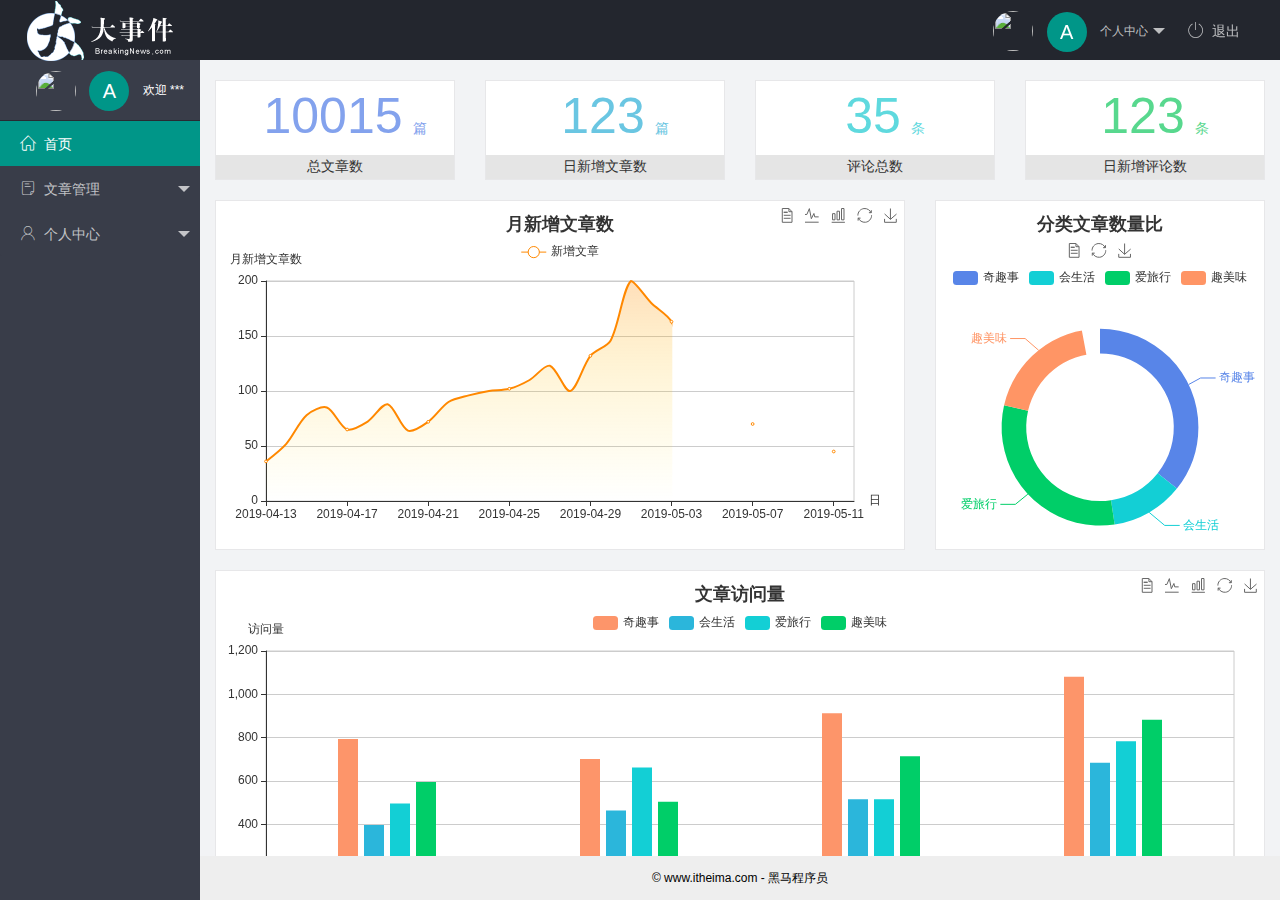
==== index.html @ 868cabc1 "init pr" ====
<!DOCTYPE html>
<html lang="en">
  <head>
    <meta charset="UTF-8" />
    <meta name="viewport" content="width=device-width, initial-scale=1.0" />
    <title>后台主页</title>
    <!-- 导入 layui 的样式表 -->
    <link rel="stylesheet" href="/assets/lib/layui/css/layui.css" />
    <!-- 导入第三方图标库 -->
    <link rel="stylesheet" href="/assets/fonts/iconfont.css" />
    <!-- 导入自己的样式表 -->
    <link rel="stylesheet" href="/assets/css/index.css" />
  </head>
  <body class="layui-layout-body">
    <div class="layui-layout layui-layout-admin">
      <div class="layui-header">
        <div class="layui-logo">
          <img src="/assets/images/logo.png" alt="" />
        </div>
        <!-- 头部区域（可配合layui已有的水平导航） -->
        <ul class="layui-nav layui-layout-right">
          <li class="layui-nav-item">
            <a href="javascript:;" class="userinfo">
              <img src="http://t.cn/RCzsdCq" class="layui-nav-img" />
              <span class="text-avatar">A</span>
              个人中心
            </a>
            <dl class="layui-nav-child">
              <dd><a href="">基本资料</a></dd>
              <dd><a href="">更换头像</a></dd>
              <dd><a href="">重置密码</a></dd>
            </dl>
          </li>
          <li class="layui-nav-item">
            <a href=""><span class="iconfont icon-tuichu"></span>退出</a>
          </li>
        </ul>
      </div>

      <div class="layui-side layui-bg-black">
        <div class="layui-side-scroll">
          <div class="userinfo">
            <img src="http://t.cn/RCzsdCq" class="layui-nav-img" />
            <span class="text-avatar">A</span>
            <span id="welcome">欢迎 ***</span>
          </div>
          <!-- 左侧导航区域（可配合layui已有的垂直导航） -->
          <ul class="layui-nav layui-nav-tree" lay-shrink="all">
            <li class="layui-nav-item layui-this">
              <a href="/home/dashboard.html" target="fm"><span class="iconfont icon-home"></span>首页</a>
            </li>
            <li class="layui-nav-item">
              <a class="" href="javascript:;"><span class="iconfont icon-16"></span>文章管理</a>
              <dl class="layui-nav-child">
                <dd>
                  <a href="javascript:;"><i class="layui-icon layui-icon-app"></i>文章类别</a>
                </dd>
                <dd>
                  <a href="javascript:;"><i class="layui-icon layui-icon-app"></i>文章列表</a>
                </dd>
                <dd>
                  <a href="javascript:;"><i class="layui-icon layui-icon-app"></i>发布文章</a>
                </dd>
              </dl>
            </li>
            <li class="layui-nav-item">
              <a href="javascript:;"><span class="iconfont icon-user"></span>个人中心</a>
              <dl class="layui-nav-child">
                <dd>
                  <a href="javascript:;"><i class="layui-icon layui-icon-app"></i>基本资料</a>
                </dd>
                <dd>
                  <a href="javascript:;"><i class="layui-icon layui-icon-app"></i>更换头像</a>
                </dd>
                <dd>
                  <a href="javascript:;"><i class="layui-icon layui-icon-app"></i>重置密码</a>
                </dd>
              </dl>
            </li>
          </ul>
        </div>
      </div>

      <div class="layui-body">
        <!-- 内容主体区域 -->
        <iframe name="fm" src="/home/dashboard.html" frameborder="0"></iframe>
      </div>

      <div class="layui-footer">
        <!-- 底部固定区域 -->
        © www.itheima.com - 黑马程序员
      </div>
    </div>
    <!-- 导入 layui 的JS文件 -->
    <script src="/assets/lib/layui/layui.all.js"></script>
  </body>
</html>
---- assets/lib/layui/css/layui.css ----
/** layui-v2.5.5 MIT License By https://www.layui.com */
 .layui-inline,img{display:inline-block;vertical-align:middle}h1,h2,h3,h4,h5,h6{font-weight:400}.layui-edge,.layui-header,.layui-inline,.layui-main{position:relative}.layui-body,.layui-edge,.layui-elip{overflow:hidden}.layui-btn,.layui-edge,.layui-inline,img{vertical-align:middle}.layui-btn,.layui-disabled,.layui-icon,.layui-unselect{-moz-user-select:none;-webkit-user-select:none;-ms-user-select:none}.layui-elip,.layui-form-checkbox span,.layui-form-pane .layui-form-label{text-overflow:ellipsis;white-space:nowrap}.layui-breadcrumb,.layui-tree-btnGroup{visibility:hidden}blockquote,body,button,dd,div,dl,dt,form,h1,h2,h3,h4,h5,h6,input,li,ol,p,pre,td,textarea,th,ul{margin:0;padding:0;-webkit-tap-highlight-color:rgba(0,0,0,0)}a:active,a:hover{outline:0}img{border:none}li{list-style:none}table{border-collapse:collapse;border-spacing:0}h4,h5,h6{font-size:100%}button,input,optgroup,option,select,textarea{font-family:inherit;font-size:inherit;font-style:inherit;font-weight:inherit;outline:0}pre{white-space:pre-wrap;white-space:-moz-pre-wrap;white-space:-pre-wrap;white-space:-o-pre-wrap;word-wrap:break-word}body{line-height:24px;font:14px Helvetica Neue,Helvetica,PingFang SC,Tahoma,Arial,sans-serif}hr{height:1px;margin:10px 0;border:0;clear:both}a{color:#333;text-decoration:none}a:hover{color:#777}a cite{font-style:normal;*cursor:pointer}.layui-border-box,.layui-border-box *{box-sizing:border-box}.layui-box,.layui-box *{box-sizing:content-box}.layui-clear{clear:both;*zoom:1}.layui-clear:after{content:'\20';clear:both;*zoom:1;display:block;height:0}.layui-inline{*display:inline;*zoom:1}.layui-edge{display:inline-block;width:0;height:0;border-width:6px;border-style:dashed;border-color:transparent}.layui-edge-top{top:-4px;border-bottom-color:#999;border-bottom-style:solid}.layui-edge-right{border-left-color:#999;border-left-style:solid}.layui-edge-bottom{top:2px;border-top-color:#999;border-top-style:solid}.layui-edge-left{border-right-color:#999;border-right-style:solid}.layui-disabled,.layui-disabled:hover{color:#d2d2d2!important;cursor:not-allowed!important}.layui-circle{border-radius:100%}.layui-show{display:block!important}.layui-hide{display:none!important}@font-face{font-family:layui-icon;src:url(../font/iconfont.eot?v=250);src:url(../font/iconfont.eot?v=250#iefix) format('embedded-opentype'),url(../font/iconfont.woff2?v=250) format('woff2'),url(../font/iconfont.woff?v=250) format('woff'),url(../font/iconfont.ttf?v=250) format('truetype'),url(../font/iconfont.svg?v=250#layui-icon) format('svg')}.layui-icon{font-family:layui-icon!important;font-size:16px;font-style:normal;-webkit-font-smoothing:antialiased;-moz-osx-font-smoothing:grayscale}.layui-icon-reply-fill:before{content:"\e611"}.layui-icon-set-fill:before{content:"\e614"}.layui-icon-menu-fill:before{content:"\e60f"}.layui-icon-search:before{content:"\e615"}.layui-icon-share:before{content:"\e641"}.layui-icon-set-sm:before{content:"\e620"}.layui-icon-engine:before{content:"\e628"}.layui-icon-close:before{content:"\1006"}.layui-icon-close-fill:before{content:"\1007"}.layui-icon-chart-screen:before{content:"\e629"}.layui-icon-star:before{content:"\e600"}.layui-icon-circle-dot:before{content:"\e617"}.layui-icon-chat:before{content:"\e606"}.layui-icon-release:before{content:"\e609"}.layui-icon-list:before{content:"\e60a"}.layui-icon-chart:before{content:"\e62c"}.layui-icon-ok-circle:before{content:"\1005"}.layui-icon-layim-theme:before{content:"\e61b"}.layui-icon-table:before{content:"\e62d"}.layui-icon-right:before{content:"\e602"}.layui-icon-left:before{content:"\e603"}.layui-icon-cart-simple:before{content:"\e698"}.layui-icon-face-cry:before{content:"\e69c"}.layui-icon-face-smile:before{content:"\e6af"}.layui-icon-survey:before{content:"\e6b2"}.layui-icon-tree:before{content:"\e62e"}.layui-icon-upload-circle:before{content:"\e62f"}.layui-icon-add-circle:before{content:"\e61f"}.layui-icon-download-circle:before{content:"\e601"}.layui-icon-templeate-1:before{content:"\e630"}.layui-icon-util:before{content:"\e631"}.layui-icon-face-surprised:before{content:"\e664"}.layui-icon-edit:before{content:"\e642"}.layui-icon-speaker:before{content:"\e645"}.layui-icon-down:before{content:"\e61a"}.layui-icon-file:before{content:"\e621"}.layui-icon-layouts:before{content:"\e632"}.layui-icon-rate-half:before{content:"\e6c9"}.layui-icon-add-circle-fine:before{content:"\e608"}.layui-icon-prev-circle:before{content:"\e633"}.layui-icon-read:before{content:"\e705"}.layui-icon-404:before{content:"\e61c"}.layui-icon-carousel:before{content:"\e634"}.layui-icon-help:before{content:"\e607"}.layui-icon-code-circle:before{content:"\e635"}.layui-icon-water:before{content:"\e636"}.layui-icon-username:before{content:"\e66f"}.layui-icon-find-fill:before{content:"\e670"}.layui-icon-about:before{content:"\e60b"}.layui-icon-location:before{content:"\e715"}.layui-icon-up:before{content:"\e619"}.layui-icon-pause:before{content:"\e651"}.layui-icon-date:before{content:"\e637"}.layui-icon-layim-uploadfile:before{content:"\e61d"}.layui-icon-delete:before{content:"\e640"}.layui-icon-play:before{content:"\e652"}.layui-icon-top:before{content:"\e604"}.layui-icon-friends:before{content:"\e612"}.layui-icon-refresh-3:before{content:"\e9aa"}.layui-icon-ok:before{content:"\e605"}.layui-icon-layer:before{content:"\e638"}.layui-icon-face-smile-fine:before{content:"\e60c"}.layui-icon-dollar:before{content:"\e659"}.layui-icon-group:before{content:"\e613"}.layui-icon-layim-download:before{content:"\e61e"}.layui-icon-picture-fine:before{content:"\e60d"}.layui-icon-link:before{content:"\e64c"}.layui-icon-diamond:before{content:"\e735"}.layui-icon-log:before{content:"\e60e"}.layui-icon-rate-solid:before{content:"\e67a"}.layui-icon-fonts-del:before{content:"\e64f"}.layui-icon-unlink:before{content:"\e64d"}.layui-icon-fonts-clear:before{content:"\e639"}.layui-icon-triangle-r:before{content:"\e623"}.layui-icon-circle:before{content:"\e63f"}.layui-icon-radio:before{content:"\e643"}.layui-icon-align-center:before{content:"\e647"}.layui-icon-align-right:before{content:"\e648"}.layui-icon-align-left:before{content:"\e649"}.layui-icon-loading-1:before{content:"\e63e"}.layui-icon-return:before{content:"\e65c"}.layui-icon-fonts-strong:before{content:"\e62b"}.layui-icon-upload:before{content:"\e67c"}.layui-icon-dialogue:before{content:"\e63a"}.layui-icon-video:before{content:"\e6ed"}.layui-icon-headset:before{content:"\e6fc"}.layui-icon-cellphone-fine:before{content:"\e63b"}.layui-icon-add-1:before{content:"\e654"}.layui-icon-face-smile-b:before{content:"\e650"}.layui-icon-fonts-html:before{content:"\e64b"}.layui-icon-form:before{content:"\e63c"}.layui-icon-cart:before{content:"\e657"}.layui-icon-camera-fill:before{content:"\e65d"}.layui-icon-tabs:before{content:"\e62a"}.layui-icon-fonts-code:before{content:"\e64e"}.layui-icon-fire:before{content:"\e756"}.layui-icon-set:before{content:"\e716"}.layui-icon-fonts-u:before{content:"\e646"}.layui-icon-triangle-d:before{content:"\e625"}.layui-icon-tips:before{content:"\e702"}.layui-icon-picture:before{content:"\e64a"}.layui-icon-more-vertical:before{content:"\e671"}.layui-icon-flag:before{content:"\e66c"}.layui-icon-loading:before{content:"\e63d"}.layui-icon-fonts-i:before{content:"\e644"}.layui-icon-refresh-1:before{content:"\e666"}.layui-icon-rmb:before{content:"\e65e"}.layui-icon-home:before{content:"\e68e"}.layui-icon-user:before{content:"\e770"}.layui-icon-notice:before{content:"\e667"}.layui-icon-login-weibo:before{content:"\e675"}.layui-icon-voice:before{content:"\e688"}.layui-icon-upload-drag:before{content:"\e681"}.layui-icon-login-qq:before{content:"\e676"}.layui-icon-snowflake:before{content:"\e6b1"}.layui-icon-file-b:before{content:"\e655"}.layui-icon-template:before{content:"\e663"}.layui-icon-auz:before{content:"\e672"}.layui-icon-console:before{content:"\e665"}.layui-icon-app:before{content:"\e653"}.layui-icon-prev:before{content:"\e65a"}.layui-icon-website:before{content:"\e7ae"}.layui-icon-next:before{content:"\e65b"}.layui-icon-component:before{content:"\e857"}.layui-icon-more:before{content:"\e65f"}.layui-icon-login-wechat:before{content:"\e677"}.layui-icon-shrink-right:before{content:"\e668"}.layui-icon-spread-left:before{content:"\e66b"}.layui-icon-camera:before{content:"\e660"}.layui-icon-note:before{content:"\e66e"}.layui-icon-refresh:before{content:"\e669"}.layui-icon-female:before{content:"\e661"}.layui-icon-male:before{content:"\e662"}.layui-icon-password:before{content:"\e673"}.layui-icon-senior:before{content:"\e674"}.layui-icon-theme:before{content:"\e66a"}.layui-icon-tread:before{content:"\e6c5"}.layui-icon-praise:before{content:"\e6c6"}.layui-icon-star-fill:before{content:"\e658"}.layui-icon-rate:before{content:"\e67b"}.layui-icon-template-1:before{content:"\e656"}.layui-icon-vercode:before{content:"\e679"}.layui-icon-cellphone:before{content:"\e678"}.layui-icon-screen-full:before{content:"\e622"}.layui-icon-screen-restore:before{content:"\e758"}.layui-icon-cols:before{content:"\e610"}.layui-icon-export:before{content:"\e67d"}.layui-icon-print:before{content:"\e66d"}.layui-icon-slider:before{content:"\e714"}.layui-icon-addition:before{content:"\e624"}.layui-icon-subtraction:before{content:"\e67e"}.layui-icon-service:before{content:"\e626"}.layui-icon-transfer:before{content:"\e691"}.layui-main{width:1140px;margin:0 auto}.layui-header{z-index:1000;height:60px}.layui-header a:hover{transition:all .5s;-webkit-transition:all .5s}.layui-side{position:fixed;left:0;top:0;bottom:0;z-index:999;width:200px;overflow-x:hidden}.layui-side-scroll{position:relative;width:220px;height:100%;overflow-x:hidden}.layui-body{position:absolute;left:200px;right:0;top:0;bottom:0;z-index:998;width:auto;overflow-y:auto;box-sizing:border-box}.layui-layout-body{overflow:hidden}.layui-layout-admin .layui-header{background-color:#23262E}.layui-layout-admin .layui-side{top:60px;width:200px;overflow-x:hidden}.layui-layout-admin .layui-body{position:fixed;top:60px;bottom:44px}.layui-layout-admin .layui-main{width:auto;margin:0 15px}.layui-layout-admin .layui-footer{position:fixed;left:200px;right:0;bottom:0;height:44px;line-height:44px;padding:0 15px;background-color:#eee}.layui-layout-admin .layui-logo{position:absolute;left:0;top:0;width:200px;height:100%;line-height:60px;text-align:center;color:#009688;font-size:16px}.layui-layout-admin .layui-header .layui-nav{background:0 0}.layui-layout-left{position:absolute!important;left:200px;top:0}.layui-layout-right{position:absolute!important;right:0;top:0}.layui-container{position:relative;margin:0 auto;padding:0 15px;box-sizing:border-box}.layui-fluid{position:relative;margin:0 auto;padding:0 15px}.layui-row:after,.layui-row:before{content:'';display:block;clear:both}.layui-col-lg1,.layui-col-lg10,.layui-col-lg11,.layui-col-lg12,.layui-col-lg2,.layui-col-lg3,.layui-col-lg4,.layui-col-lg5,.layui-col-lg6,.layui-col-lg7,.layui-col-lg8,.layui-col-lg9,.layui-col-md1,.layui-col-md10,.layui-col-md11,.layui-col-md12,.layui-col-md2,.layui-col-md3,.layui-col-md4,.layui-col-md5,.layui-col-md6,.layui-col-md7,.layui-col-md8,.layui-col-md9,.layui-col-sm1,.layui-col-sm10,.layui-col-sm11,.layui-col-sm12,.layui-col-sm2,.layui-col-sm3,.layui-col-sm4,.layui-col-sm5,.layui-col-sm6,.layui-col-sm7,.layui-col-sm8,.layui-col-sm9,.layui-col-xs1,.layui-col-xs10,.layui-col-xs11,.layui-col-xs12,.layui-col-xs2,.layui-col-xs3,.layui-col-xs4,.layui-col-xs5,.layui-col-xs6,.layui-col-xs7,.layui-col-xs8,.layui-col-xs9{position:relative;display:block;box-sizing:border-box}.layui-col-xs1,.layui-col-xs10,.layui-col-xs11,.layui-col-xs12,.layui-col-xs2,.layui-col-xs3,.layui-col-xs4,.layui-col-xs5,.layui-col-xs6,.layui-col-xs7,.layui-col-xs8,.layui-col-xs9{float:left}.layui-col-xs1{width:8.33333333%}.layui-col-xs2{width:16.66666667%}.layui-col-xs3{width:25%}.layui-col-xs4{width:33.33333333%}.layui-col-xs5{width:41.66666667%}.layui-col-xs6{width:50%}.layui-col-xs7{width:58.33333333%}.layui-col-xs8{width:66.66666667%}.layui-col-xs9{width:75%}.layui-col-xs10{width:83.33333333%}.layui-col-xs11{width:91.66666667%}.layui-col-xs12{width:100%}.layui-col-xs-offset1{margin-left:8.33333333%}.layui-col-xs-offset2{margin-left:16.66666667%}.layui-col-xs-offset3{margin-left:25%}.layui-col-xs-offset4{margin-left:33.33333333%}.layui-col-xs-offset5{margin-left:41.66666667%}.layui-col-xs-offset6{margin-left:50%}.layui-col-xs-offset7{margin-left:58.33333333%}.layui-col-xs-offset8{margin-left:66.66666667%}.layui-col-xs-offset9{margin-left:75%}.layui-col-xs-offset10{margin-left:83.33333333%}.layui-col-xs-offset11{margin-left:91.66666667%}.layui-col-xs-offset12{margin-left:100%}@media screen and (max-width:768px){.layui-hide-xs{display:none!important}.layui-show-xs-block{display:block!important}.layui-show-xs-inline{display:inline!important}.layui-show-xs-inline-block{display:inline-block!important}}@media screen and (min-width:768px){.layui-container{width:750px}.layui-hide-sm{display:none!important}.layui-show-sm-block{display:block!important}.layui-show-sm-inline{display:inline!important}.layui-show-sm-inline-block{display:inline-block!important}.layui-col-sm1,.layui-col-sm10,.layui-col-sm11,.layui-col-sm12,.layui-col-sm2,.layui-col-sm3,.layui-col-sm4,.layui-col-sm5,.layui-col-sm6,.layui-col-sm7,.layui-col-sm8,.layui-col-sm9{float:left}.layui-col-sm1{width:8.33333333%}.layui-col-sm2{width:16.66666667%}.layui-col-sm3{width:25%}.layui-col-sm4{width:33.33333333%}.layui-col-sm5{width:41.66666667%}.layui-col-sm6{width:50%}.layui-col-sm7{width:58.33333333%}.layui-col-sm8{width:66.66666667%}.layui-col-sm9{width:75%}.layui-col-sm10{width:83.33333333%}.layui-col-sm11{width:91.66666667%}.layui-col-sm12{width:100%}.layui-col-sm-offset1{margin-left:8.33333333%}.layui-col-sm-offset2{margin-left:16.66666667%}.layui-col-sm-offset3{margin-left:25%}.layui-col-sm-offset4{margin-left:33.33333333%}.layui-col-sm-offset5{margin-left:41.66666667%}.layui-col-sm-offset6{margin-left:50%}.layui-col-sm-offset7{margin-left:58.33333333%}.layui-col-sm-offset8{margin-left:66.66666667%}.layui-col-sm-offset9{margin-left:75%}.layui-col-sm-offset10{margin-left:83.33333333%}.layui-col-sm-offset11{margin-left:91.66666667%}.layui-col-sm-offset12{margin-left:100%}}@media screen and (min-width:992px){.layui-container{width:970px}.layui-hide-md{display:none!important}.layui-show-md-block{display:block!important}.layui-show-md-inline{display:inline!important}.layui-show-md-inline-block{display:inline-block!important}.layui-col-md1,.layui-col-md10,.layui-col-md11,.layui-col-md12,.layui-col-md2,.layui-col-md3,.layui-col-md4,.layui-col-md5,.layui-col-md6,.layui-col-md7,.layui-col-md8,.layui-col-md9{float:left}.layui-col-md1{width:8.33333333%}.layui-col-md2{width:16.66666667%}.layui-col-md3{width:25%}.layui-col-md4{width:33.33333333%}.layui-col-md5{width:41.66666667%}.layui-col-md6{width:50%}.layui-col-md7{width:58.33333333%}.layui-col-md8{width:66.66666667%}.layui-col-md9{width:75%}.layui-col-md10{width:83.33333333%}.layui-col-md11{width:91.66666667%}.layui-col-md12{width:100%}.layui-col-md-offset1{margin-left:8.33333333%}.layui-col-md-offset2{margin-left:16.66666667%}.layui-col-md-offset3{margin-left:25%}.layui-col-md-offset4{margin-left:33.33333333%}.layui-col-md-offset5{margin-left:41.66666667%}.layui-col-md-offset6{margin-left:50%}.layui-col-md-offset7{margin-left:58.33333333%}.layui-col-md-offset8{margin-left:66.66666667%}.layui-col-md-offset9{margin-left:75%}.layui-col-md-offset10{margin-left:83.33333333%}.layui-col-md-offset11{margin-left:91.66666667%}.layui-col-md-offset12{margin-left:100%}}@media screen and (min-width:1200px){.layui-container{width:1170px}.layui-hide-lg{display:none!important}.layui-show-lg-block{display:block!important}.layui-show-lg-inline{display:inline!important}.layui-show-lg-inline-block{display:inline-block!important}.layui-col-lg1,.layui-col-lg10,.layui-col-lg11,.layui-col-lg12,.layui-col-lg2,.layui-col-lg3,.layui-col-lg4,.layui-col-lg5,.layui-col-lg6,.layui-col-lg7,.layui-col-lg8,.layui-col-lg9{float:left}.layui-col-lg1{width:8.33333333%}.layui-col-lg2{width:16.66666667%}.layui-col-lg3{width:25%}.layui-col-lg4{width:33.33333333%}.layui-col-lg5{width:41.66666667%}.layui-col-lg6{width:50%}.layui-col-lg7{width:58.33333333%}.layui-col-lg8{width:66.66666667%}.layui-col-lg9{width:75%}.layui-col-lg10{width:83.33333333%}.layui-col-lg11{width:91.66666667%}.layui-col-lg12{width:100%}.layui-col-lg-offset1{margin-left:8.33333333%}.layui-col-lg-offset2{margin-left:16.66666667%}.layui-col-lg-offset3{margin-left:25%}.layui-col-lg-offset4{margin-left:33.33333333%}.layui-col-lg-offset5{margin-left:41.66666667%}.layui-col-lg-offset6{margin-left:50%}.layui-col-lg-offset7{margin-left:58.33333333%}.layui-col-lg-offset8{margin-left:66.66666667%}.layui-col-lg-offset9{margin-left:75%}.layui-col-lg-offset10{margin-left:83.33333333%}.layui-col-lg-offset11{margin-left:91.66666667%}.layui-col-lg-offset12{margin-left:100%}}.layui-col-space1{margin:-.5px}.layui-col-space1>*{padding:.5px}.layui-col-space3{margin:-1.5px}.layui-col-space3>*{padding:1.5px}.layui-col-space5{margin:-2.5px}.layui-col-space5>*{padding:2.5px}.layui-col-space8{margin:-3.5px}.layui-col-space8>*{padding:3.5px}.layui-col-space10{margin:-5px}.layui-col-space10>*{padding:5px}.layui-col-space12{margin:-6px}.layui-col-space12>*{padding:6px}.layui-col-space15{margin:-7.5px}.layui-col-space15>*{padding:7.5px}.layui-col-space18{margin:-9px}.layui-col-space18>*{padding:9px}.layui-col-space20{margin:-10px}.layui-col-space20>*{padding:10px}.layui-col-space22{margin:-11px}.layui-col-space22>*{padding:11px}.layui-col-space25{margin:-12.5px}.layui-col-space25>*{padding:12.5px}.layui-col-space30{margin:-15px}.layui-col-space30>*{padding:15px}.layui-btn,.layui-input,.layui-select,.layui-textarea,.layui-upload-button{outline:0;-webkit-appearance:none;transition:all .3s;-webkit-transition:all .3s;box-sizing:border-box}.layui-elem-quote{margin-bottom:10px;padding:15px;line-height:22px;border-left:5px solid #009688;border-radius:0 2px 2px 0;background-color:#f2f2f2}.layui-quote-nm{border-style:solid;border-width:1px 1px 1px 5px;background:0 0}.layui-elem-field{margin-bottom:10px;padding:0;border-width:1px;border-style:solid}.layui-elem-field legend{margin-left:20px;padding:0 10px;font-size:20px;font-weight:300}.layui-field-title{margin:10px 0 20px;border-width:1px 0 0}.layui-field-box{padding:10px 15px}.layui-field-title .layui-field-box{padding:10px 0}.layui-progress{position:relative;height:6px;border-radius:20px;background-color:#e2e2e2}.layui-progress-bar{position:absolute;left:0;top:0;width:0;max-width:100%;height:6px;border-radius:20px;text-align:right;background-color:#5FB878;transition:all .3s;-webkit-transition:all .3s}.layui-progress-big,.layui-progress-big .layui-progress-bar{height:18px;line-height:18px}.layui-progress-text{position:relative;top:-20px;line-height:18px;font-size:12px;color:#666}.layui-progress-big .layui-progress-text{position:static;padding:0 10px;color:#fff}.layui-collapse{border-width:1px;border-style:solid;border-radius:2px}.layui-colla-content,.layui-colla-item{border-top-width:1px;border-top-style:solid}.layui-colla-item:first-child{border-top:none}.layui-colla-title{position:relative;height:42px;line-height:42px;padding:0 15px 0 35px;color:#333;background-color:#f2f2f2;cursor:pointer;font-size:14px;overflow:hidden}.layui-colla-content{display:none;padding:10px 15px;line-height:22px;color:#666}.layui-colla-icon{position:absolute;left:15px;top:0;font-size:14px}.layui-card{margin-bottom:15px;border-radius:2px;background-color:#fff;box-shadow:0 1px 2px 0 rgba(0,0,0,.05)}.layui-card:last-child{margin-bottom:0}.layui-card-header{position:relative;height:42px;line-height:42px;padding:0 15px;border-bottom:1px solid #f6f6f6;color:#333;border-radius:2px 2px 0 0;font-size:14px}.layui-bg-black,.layui-bg-blue,.layui-bg-cyan,.layui-bg-green,.layui-bg-orange,.layui-bg-red{color:#fff!important}.layui-card-body{position:relative;padding:10px 15px;line-height:24px}.layui-card-body[pad15]{padding:15px}.layui-card-body[pad20]{padding:20px}.layui-card-body .layui-table{margin:5px 0}.layui-card .layui-tab{margin:0}.layui-panel-window{position:relative;padding:15px;border-radius:0;border-top:5px solid #E6E6E6;background-color:#fff}.layui-auxiliar-moving{position:fixed;left:0;right:0;top:0;bottom:0;width:100%;height:100%;background:0 0;z-index:9999999999}.layui-form-label,.layui-form-mid,.layui-form-select,.layui-input-block,.layui-input-inline,.layui-textarea{position:relative}.layui-bg-red{background-color:#FF5722!important}.layui-bg-orange{background-color:#FFB800!important}.layui-bg-green{background-color:#009688!important}.layui-bg-cyan{background-color:#2F4056!important}.layui-bg-blue{background-color:#1E9FFF!important}.layui-bg-black{background-color:#393D49!important}.layui-bg-gray{background-color:#eee!important;color:#666!important}.layui-badge-rim,.layui-colla-content,.layui-colla-item,.layui-collapse,.layui-elem-field,.layui-form-pane .layui-form-item[pane],.layui-form-pane .layui-form-label,.layui-input,.layui-layedit,.layui-layedit-tool,.layui-quote-nm,.layui-select,.layui-tab-bar,.layui-tab-card,.layui-tab-title,.layui-tab-title .layui-this:after,.layui-textarea{border-color:#e6e6e6}.layui-timeline-item:before,hr{background-color:#e6e6e6}.layui-text{line-height:22px;font-size:14px;color:#666}.layui-text h1,.layui-text h2,.layui-text h3{font-weight:500;color:#333}.layui-text h1{font-size:30px}.layui-text h2{font-size:24px}.layui-text h3{font-size:18px}.layui-text a:not(.layui-btn){color:#01AAED}.layui-text a:not(.layui-btn):hover{text-decoration:underline}.layui-text ul{padding:5px 0 5px 15px}.layui-text ul li{margin-top:5px;list-style-type:disc}.layui-text em,.layui-word-aux{color:#999!important;padding:0 5px!important}.layui-btn{display:inline-block;height:38px;line-height:38px;padding:0 18px;background-color:#009688;color:#fff;white-space:nowrap;text-align:center;font-size:14px;border:none;border-radius:2px;cursor:pointer}.layui-btn:hover{opacity:.8;filter:alpha(opacity=80);color:#fff}.layui-btn:active{opacity:1;filter:alpha(opacity=100)}.layui-btn+.layui-btn{margin-left:10px}.layui-btn-container{font-size:0}.layui-btn-container .layui-btn{margin-right:10px;margin-bottom:10px}.layui-btn-container .layui-btn+.layui-btn{margin-left:0}.layui-table .layui-btn-container .layui-btn{margin-bottom:9px}.layui-btn-radius{border-radius:100px}.layui-btn .layui-icon{margin-right:3px;font-size:18px;vertical-align:bottom;vertical-align:middle\9}.layui-btn-primary{border:1px solid #C9C9C9;background-color:#fff;color:#555}.layui-btn-primary:hover{border-color:#009688;color:#333}.layui-btn-normal{background-color:#1E9FFF}.layui-btn-warm{background-color:#FFB800}.layui-btn-danger{background-color:#FF5722}.layui-btn-checked{background-color:#5FB878}.layui-btn-disabled,.layui-btn-disabled:active,.layui-btn-disabled:hover{border:1px solid #e6e6e6;background-color:#FBFBFB;color:#C9C9C9;cursor:not-allowed;opacity:1}.layui-btn-lg{height:44px;line-height:44px;padding:0 25px;font-size:16px}.layui-btn-sm{height:30px;line-height:30px;padding:0 10px;font-size:12px}.layui-btn-sm i{font-size:16px!important}.layui-btn-xs{height:22px;line-height:22px;padding:0 5px;font-size:12px}.layui-btn-xs i{font-size:14px!important}.layui-btn-group{display:inline-block;vertical-align:middle;font-size:0}.layui-btn-group .layui-btn{margin-left:0!important;margin-right:0!important;border-left:1px solid rgba(255,255,255,.5);border-radius:0}.layui-btn-group .layui-btn-primary{border-left:none}.layui-btn-group .layui-btn-primary:hover{border-color:#C9C9C9;color:#009688}.layui-btn-group .layui-btn:first-child{border-left:none;border-radius:2px 0 0 2px}.layui-btn-group .layui-btn-primary:first-child{border-left:1px solid #c9c9c9}.layui-btn-group .layui-btn:last-child{border-radius:0 2px 2px 0}.layui-btn-group .layui-btn+.layui-btn{margin-left:0}.layui-btn-group+.layui-btn-group{margin-left:10px}.layui-btn-fluid{width:100%}.layui-input,.layui-select,.layui-textarea{height:38px;line-height:1.3;line-height:38px\9;border-width:1px;border-style:solid;background-color:#fff;border-radius:2px}.layui-input::-webkit-input-placeholder,.layui-select::-webkit-input-placeholder,.layui-textarea::-webkit-input-placeholder{line-height:1.3}.layui-input,.layui-textarea{display:block;width:100%;padding-left:10px}.layui-input:hover,.layui-textarea:hover{border-color:#D2D2D2!important}.layui-input:focus,.layui-textarea:focus{border-color:#C9C9C9!important}.layui-textarea{min-height:100px;height:auto;line-height:20px;padding:6px 10px;resize:vertical}.layui-select{padding:0 10px}.layui-form input[type=checkbox],.layui-form input[type=radio],.layui-form select{display:none}.layui-form [lay-ignore]{display:initial}.layui-form-item{margin-bottom:15px;clear:both;*zoom:1}.layui-form-item:after{content:'\20';clear:both;*zoom:1;display:block;height:0}.layui-form-label{float:left;display:block;padding:9px 15px;width:80px;font-weight:400;line-height:20px;text-align:right}.layui-form-label-col{display:block;float:none;padding:9px 0;line-height:20px;text-align:left}.layui-form-item .layui-inline{margin-bottom:5px;margin-right:10px}.layui-input-block{margin-left:110px;min-height:36px}.layui-input-inline{display:inline-block;vertical-align:middle}.layui-form-item .layui-input-inline{float:left;width:190px;margin-right:10px}.layui-form-text .layui-input-inline{width:auto}.layui-form-mid{float:left;display:block;padding:9px 0!important;line-height:20px;margin-right:10px}.layui-form-danger+.layui-form-select .layui-input,.layui-form-danger:focus{border-color:#FF5722!important}.layui-form-select .layui-input{padding-right:30px;cursor:pointer}.layui-form-select .layui-edge{position:absolute;right:10px;top:50%;margin-top:-3px;cursor:pointer;border-width:6px;border-top-color:#c2c2c2;border-top-style:solid;transition:all .3s;-webkit-transition:all .3s}.layui-form-select dl{display:none;position:absolute;left:0;top:42px;padding:5px 0;z-index:899;min-width:100%;border:1px solid #d2d2d2;max-height:300px;overflow-y:auto;background-color:#fff;border-radius:2px;box-shadow:0 2px 4px rgba(0,0,0,.12);box-sizing:border-box}.layui-form-select dl dd,.layui-form-select dl dt{padding:0 10px;line-height:36px;white-space:nowrap;overflow:hidden;text-overflow:ellipsis}.layui-form-select dl dt{font-size:12px;color:#999}.layui-form-select dl dd{cursor:pointer}.layui-form-select dl dd:hover{background-color:#f2f2f2;-webkit-transition:.5s all;transition:.5s all}.layui-form-select .layui-select-group dd{padding-left:20px}.layui-form-select dl dd.layui-select-tips{padding-left:10px!important;color:#999}.layui-form-select dl dd.layui-this{background-color:#5FB878;color:#fff}.layui-form-checkbox,.layui-form-select dl dd.layui-disabled{background-color:#fff}.layui-form-selected dl{display:block}.layui-form-checkbox,.layui-form-checkbox *,.layui-form-switch{display:inline-block;vertical-align:middle}.layui-form-selected .layui-edge{margin-top:-9px;-webkit-transform:rotate(180deg);transform:rotate(180deg);margin-top:-3px\9}:root .layui-form-selected .layui-edge{margin-top:-9px\0/IE9}.layui-form-selectup dl{top:auto;bottom:42px}.layui-select-none{margin:5px 0;text-align:center;color:#999}.layui-select-disabled .layui-disabled{border-color:#eee!important}.layui-select-disabled .layui-edge{border-top-color:#d2d2d2}.layui-form-checkbox{position:relative;height:30px;line-height:30px;margin-right:10px;padding-right:30px;cursor:pointer;font-size:0;-webkit-transition:.1s linear;transition:.1s linear;box-sizing:border-box}.layui-form-checkbox span{padding:0 10px;height:100%;font-size:14px;border-radius:2px 0 0 2px;background-color:#d2d2d2;color:#fff;overflow:hidden}.layui-form-checkbox:hover span{background-color:#c2c2c2}.layui-form-checkbox i{position:absolute;right:0;top:0;width:30px;height:28px;border:1px solid #d2d2d2;border-left:none;border-radius:0 2px 2px 0;color:#fff;font-size:20px;text-align:center}.layui-form-checkbox:hover i{border-color:#c2c2c2;color:#c2c2c2}.layui-form-checked,.layui-form-checked:hover{border-color:#5FB878}.layui-form-checked span,.layui-form-checked:hover span{background-color:#5FB878}.layui-form-checked i,.layui-form-checked:hover i{color:#5FB878}.layui-form-item .layui-form-checkbox{margin-top:4px}.layui-form-checkbox[lay-skin=primary]{height:auto!important;line-height:normal!important;min-width:18px;min-height:18px;border:none!important;margin-right:0;padding-left:28px;padding-right:0;background:0 0}.layui-form-checkbox[lay-skin=primary] span{padding-left:0;padding-right:15px;line-height:18px;background:0 0;color:#666}.layui-form-checkbox[lay-skin=primary] i{right:auto;left:0;width:16px;height:16px;line-height:16px;border:1px solid #d2d2d2;font-size:12px;border-radius:2px;background-color:#fff;-webkit-transition:.1s linear;transition:.1s linear}.layui-form-checkbox[lay-skin=primary]:hover i{border-color:#5FB878;color:#fff}.layui-form-checked[lay-skin=primary] i{border-color:#5FB878!important;background-color:#5FB878;color:#fff}.layui-checkbox-disbaled[lay-skin=primary] span{background:0 0!important;color:#c2c2c2}.layui-checkbox-disbaled[lay-skin=primary]:hover i{border-color:#d2d2d2}.layui-form-item .layui-form-checkbox[lay-skin=primary]{margin-top:10px}.layui-form-switch{position:relative;height:22px;line-height:22px;min-width:35px;padding:0 5px;margin-top:8px;border:1px solid #d2d2d2;border-radius:20px;cursor:pointer;background-color:#fff;-webkit-transition:.1s linear;transition:.1s linear}.layui-form-switch i{position:absolute;left:5px;top:3px;width:16px;height:16px;border-radius:20px;background-color:#d2d2d2;-webkit-transition:.1s linear;transition:.1s linear}.layui-form-switch em{position:relative;top:0;width:25px;margin-left:21px;padding:0!important;text-align:center!important;color:#999!important;font-style:normal!important;font-size:12px}.layui-form-onswitch{border-color:#5FB878;background-color:#5FB878}.layui-checkbox-disbaled,.layui-checkbox-disbaled i{border-color:#e2e2e2!important}.layui-form-onswitch i{left:100%;margin-left:-21px;background-color:#fff}.layui-form-onswitch em{margin-left:5px;margin-right:21px;color:#fff!important}.layui-checkbox-disbaled span{background-color:#e2e2e2!important}.layui-checkbox-disbaled:hover i{color:#fff!important}[lay-radio]{display:none}.layui-form-radio,.layui-form-radio *{display:inline-block;vertical-align:middle}.layui-form-radio{line-height:28px;margin:6px 10px 0 0;padding-right:10px;cursor:pointer;font-size:0}.layui-form-radio *{font-size:14px}.layui-form-radio>i{margin-right:8px;font-size:22px;color:#c2c2c2}.layui-form-radio>i:hover,.layui-form-radioed>i{color:#5FB878}.layui-radio-disbaled>i{color:#e2e2e2!important}.layui-form-pane .layui-form-label{width:110px;padding:8px 15px;height:38px;line-height:20px;border-width:1px;border-style:solid;border-radius:2px 0 0 2px;text-align:center;background-color:#FBFBFB;overflow:hidden;box-sizing:border-box}.layui-form-pane .layui-input-inline{margin-left:-1px}.layui-form-pane .layui-input-block{margin-left:110px;left:-1px}.layui-form-pane .layui-input{border-radius:0 2px 2px 0}.layui-form-pane .layui-form-text .layui-form-label{float:none;width:100%;border-radius:2px;box-sizing:border-box;text-align:left}.layui-form-pane .layui-form-text .layui-input-inline{display:block;margin:0;top:-1px;clear:both}.layui-form-pane .layui-form-text .layui-input-block{margin:0;left:0;top:-1px}.layui-form-pane .layui-form-text .layui-textarea{min-height:100px;border-radius:0 0 2px 2px}.layui-form-pane .layui-form-checkbox{margin:4px 0 4px 10px}.layui-form-pane .layui-form-radio,.layui-form-pane .layui-form-switch{margin-top:6px;margin-left:10px}.layui-form-pane .layui-form-item[pane]{position:relative;border-width:1px;border-style:solid}.layui-form-pane .layui-form-item[pane] .layui-form-label{position:absolute;left:0;top:0;height:100%;border-width:0 1px 0 0}.layui-form-pane .layui-form-item[pane] .layui-input-inline{margin-left:110px}@media screen and (max-width:450px){.layui-form-item .layui-form-label{text-overflow:ellipsis;overflow:hidden;white-space:nowrap}.layui-form-item .layui-inline{display:block;margin-right:0;margin-bottom:20px;clear:both}.layui-form-item .layui-inline:after{content:'\20';clear:both;display:block;height:0}.layui-form-item .layui-input-inline{display:block;float:none;left:-3px;width:auto;margin:0 0 10px 112px}.layui-form-item .layui-input-inline+.layui-form-mid{margin-left:110px;top:-5px;padding:0}.layui-form-item .layui-form-checkbox{margin-right:5px;margin-bottom:5px}}.layui-layedit{border-width:1px;border-style:solid;border-radius:2px}.layui-layedit-tool{padding:3px 5px;border-bottom-width:1px;border-bottom-style:solid;font-size:0}.layedit-tool-fixed{position:fixed;top:0;border-top:1px solid #e2e2e2}.layui-layedit-tool .layedit-tool-mid,.layui-layedit-tool .layui-icon{display:inline-block;vertical-align:middle;text-align:center;font-size:14px}.layui-layedit-tool .layui-icon{position:relative;width:32px;height:30px;line-height:30px;margin:3px 5px;color:#777;cursor:pointer;border-radius:2px}.layui-layedit-tool .layui-icon:hover{color:#393D49}.layui-layedit-tool .layui-icon:active{color:#000}.layui-layedit-tool .layedit-tool-active{background-color:#e2e2e2;color:#000}.layui-layedit-tool .layui-disabled,.layui-layedit-tool .layui-disabled:hover{color:#d2d2d2;cursor:not-allowed}.layui-layedit-tool .layedit-tool-mid{width:1px;height:18px;margin:0 10px;background-color:#d2d2d2}.layedit-tool-html{width:50px!important;font-size:30px!important}.layedit-tool-b,.layedit-tool-code,.layedit-tool-help{font-size:16px!important}.layedit-tool-d,.layedit-tool-face,.layedit-tool-image,.layedit-tool-unlink{font-size:18px!important}.layedit-tool-image input{position:absolute;font-size:0;left:0;top:0;width:100%;height:100%;opacity:.01;filter:Alpha(opacity=1);cursor:pointer}.layui-layedit-iframe iframe{display:block;width:100%}#LAY_layedit_code{overflow:hidden}.layui-laypage{display:inline-block;*display:inline;*zoom:1;vertical-align:middle;margin:10px 0;font-size:0}.layui-laypage>a:first-child,.layui-laypage>a:first-child em{border-radius:2px 0 0 2px}.layui-laypage>a:last-child,.layui-laypage>a:last-child em{border-radius:0 2px 2px 0}.layui-laypage>:first-child{margin-left:0!important}.layui-laypage>:last-child{margin-right:0!important}.layui-laypage a,.layui-laypage button,.layui-laypage input,.layui-laypage select,.layui-laypage span{border:1px solid #e2e2e2}.layui-laypage a,.layui-laypage span{display:inline-block;*display:inline;*zoom:1;vertical-align:middle;padding:0 15px;height:28px;line-height:28px;margin:0 -1px 5px 0;background-color:#fff;color:#333;font-size:12px}.layui-flow-more a *,.layui-laypage input,.layui-table-view select[lay-ignore]{display:inline-block}.layui-laypage a:hover{color:#009688}.layui-laypage em{font-style:normal}.layui-laypage .layui-laypage-spr{color:#999;font-weight:700}.layui-laypage a{text-decoration:none}.layui-laypage .layui-laypage-curr{position:relative}.layui-laypage .layui-laypage-curr em{position:relative;color:#fff}.layui-laypage .layui-laypage-curr .layui-laypage-em{position:absolute;left:-1px;top:-1px;padding:1px;width:100%;height:100%;background-color:#009688}.layui-laypage-em{border-radius:2px}.layui-laypage-next em,.layui-laypage-prev em{font-family:Sim sun;font-size:16px}.layui-laypage .layui-laypage-count,.layui-laypage .layui-laypage-limits,.layui-laypage .layui-laypage-refresh,.layui-laypage .layui-laypage-skip{margin-left:10px;margin-right:10px;padding:0;border:none}.layui-laypage .layui-laypage-limits,.layui-laypage .layui-laypage-refresh{vertical-align:top}.layui-laypage .layui-laypage-refresh i{font-size:18px;cursor:pointer}.layui-laypage select{height:22px;padding:3px;border-radius:2px;cursor:pointer}.layui-laypage .layui-laypage-skip{height:30px;line-height:30px;color:#999}.layui-laypage button,.layui-laypage input{height:30px;line-height:30px;border-radius:2px;vertical-align:top;background-color:#fff;box-sizing:border-box}.layui-laypage input{width:40px;margin:0 10px;padding:0 3px;text-align:center}.layui-laypage input:focus,.layui-laypage select:focus{border-color:#009688!important}.layui-laypage button{margin-left:10px;padding:0 10px;cursor:pointer}.layui-table,.layui-table-view{margin:10px 0}.layui-flow-more{margin:10px 0;text-align:center;color:#999;font-size:14px}.layui-flow-more a{height:32px;line-height:32px}.layui-flow-more a *{vertical-align:top}.layui-flow-more a cite{padding:0 20px;border-radius:3px;background-color:#eee;color:#333;font-style:normal}.layui-flow-more a cite:hover{opacity:.8}.layui-flow-more a i{font-size:30px;color:#737383}.layui-table{width:100%;background-color:#fff;color:#666}.layui-table tr{transition:all .3s;-webkit-transition:all .3s}.layui-table th{text-align:left;font-weight:400}.layui-table tbody tr:hover,.layui-table thead tr,.layui-table-click,.layui-table-header,.layui-table-hover,.layui-table-mend,.layui-table-patch,.layui-table-tool,.layui-table-total,.layui-table-total tr,.layui-table[lay-even] tr:nth-child(even){background-color:#f2f2f2}.layui-table td,.layui-table th,.layui-table-col-set,.layui-table-fixed-r,.layui-table-grid-down,.layui-table-header,.layui-table-page,.layui-table-tips-main,.layui-table-tool,.layui-table-total,.layui-table-view,.layui-table[lay-skin=line],.layui-table[lay-skin=row]{border-width:1px;border-style:solid;border-color:#e6e6e6}.layui-table td,.layui-table th{position:relative;padding:9px 15px;min-height:20px;line-height:20px;font-size:14px}.layui-table[lay-skin=line] td,.layui-table[lay-skin=line] th{border-width:0 0 1px}.layui-table[lay-skin=row] td,.layui-table[lay-skin=row] th{border-width:0 1px 0 0}.layui-table[lay-skin=nob] td,.layui-table[lay-skin=nob] th{border:none}.layui-table img{max-width:100px}.layui-table[lay-size=lg] td,.layui-table[lay-size=lg] th{padding:15px 30px}.layui-table-view .layui-table[lay-size=lg] .layui-table-cell{height:40px;line-height:40px}.layui-table[lay-size=sm] td,.layui-table[lay-size=sm] th{font-size:12px;padding:5px 10px}.layui-table-view .layui-table[lay-size=sm] .layui-table-cell{height:20px;line-height:20px}.layui-table[lay-data]{display:none}.layui-table-box{position:relative;overflow:hidden}.layui-table-view .layui-table{position:relative;width:auto;margin:0}.layui-table-view .layui-table[lay-skin=line]{border-width:0 1px 0 0}.layui-table-view .layui-table[lay-skin=row]{border-width:0 0 1px}.layui-table-view .layui-table td,.layui-table-view .layui-table th{padding:5px 0;border-top:none;border-left:none}.layui-table-view .layui-table th.layui-unselect .layui-table-cell span{cursor:pointer}.layui-table-view .layui-table td{cursor:default}.layui-table-view .layui-table td[data-edit=text]{cursor:text}.layui-table-view .layui-form-checkbox[lay-skin=primary] i{width:18px;height:18px}.layui-table-view .layui-form-radio{line-height:0;padding:0}.layui-table-view .layui-form-radio>i{margin:0;font-size:20px}.layui-table-init{position:absolute;left:0;top:0;width:100%;height:100%;text-align:center;z-index:110}.layui-table-init .layui-icon{position:absolute;left:50%;top:50%;margin:-15px 0 0 -15px;font-size:30px;color:#c2c2c2}.layui-table-header{border-width:0 0 1px;overflow:hidden}.layui-table-header .layui-table{margin-bottom:-1px}.layui-table-tool .layui-inline[lay-event]{position:relative;width:26px;height:26px;padding:5px;line-height:16px;margin-right:10px;text-align:center;color:#333;border:1px solid #ccc;cursor:pointer;-webkit-transition:.5s all;transition:.5s all}.layui-table-tool .layui-inline[lay-event]:hover{border:1px solid #999}.layui-table-tool-temp{padding-right:120px}.layui-table-tool-self{position:absolute;right:17px;top:10px}.layui-table-tool .layui-table-tool-self .layui-inline[lay-event]{margin:0 0 0 10px}.layui-table-tool-panel{position:absolute;top:29px;left:-1px;padding:5px 0;min-width:150px;min-height:40px;border:1px solid #d2d2d2;text-align:left;overflow-y:auto;background-color:#fff;box-shadow:0 2px 4px rgba(0,0,0,.12)}.layui-table-cell,.layui-table-tool-panel li{overflow:hidden;text-overflow:ellipsis;white-space:nowrap}.layui-table-tool-panel li{padding:0 10px;line-height:30px;-webkit-transition:.5s all;transition:.5s all}.layui-table-tool-panel li .layui-form-checkbox[lay-skin=primary]{width:100%;padding-left:28px}.layui-table-tool-panel li:hover{background-color:#f2f2f2}.layui-table-tool-panel li .layui-form-checkbox[lay-skin=primary] i{position:absolute;left:0;top:0}.layui-table-tool-panel li .layui-form-checkbox[lay-skin=primary] span{padding:0}.layui-table-tool .layui-table-tool-self .layui-table-tool-panel{left:auto;right:-1px}.layui-table-col-set{position:absolute;right:0;top:0;width:20px;height:100%;border-width:0 0 0 1px;background-color:#fff}.layui-table-sort{width:10px;height:20px;margin-left:5px;cursor:pointer!important}.layui-table-sort .layui-edge{position:absolute;left:5px;border-width:5px}.layui-table-sort .layui-table-sort-asc{top:3px;border-top:none;border-bottom-style:solid;border-bottom-color:#b2b2b2}.layui-table-sort .layui-table-sort-asc:hover{border-bottom-color:#666}.layui-table-sort .layui-table-sort-desc{bottom:5px;border-bottom:none;border-top-style:solid;border-top-color:#b2b2b2}.layui-table-sort .layui-table-sort-desc:hover{border-top-color:#666}.layui-table-sort[lay-sort=asc] .layui-table-sort-asc{border-bottom-color:#000}.layui-table-sort[lay-sort=desc] .layui-table-sort-desc{border-top-color:#000}.layui-table-cell{height:28px;line-height:28px;padding:0 15px;position:relative;box-sizing:border-box}.layui-table-cell .layui-form-checkbox[lay-skin=primary]{top:-1px;padding:0}.layui-table-cell .layui-table-link{color:#01AAED}.laytable-cell-checkbox,.laytable-cell-numbers,.laytable-cell-radio,.laytable-cell-space{padding:0;text-align:center}.layui-table-body{position:relative;overflow:auto;margin-right:-1px;margin-bottom:-1px}.layui-table-body .layui-none{line-height:26px;padding:15px;text-align:center;color:#999}.layui-table-fixed{position:absolute;left:0;top:0;z-index:101}.layui-table-fixed .layui-table-body{overflow:hidden}.layui-table-fixed-l{box-shadow:0 -1px 8px rgba(0,0,0,.08)}.layui-table-fixed-r{left:auto;right:-1px;border-width:0 0 0 1px;box-shadow:-1px 0 8px rgba(0,0,0,.08)}.layui-table-fixed-r .layui-table-header{position:relative;overflow:visible}.layui-table-mend{position:absolute;right:-49px;top:0;height:100%;width:50px}.layui-table-tool{position:relative;z-index:890;width:100%;min-height:50px;line-height:30px;padding:10px 15px;border-width:0 0 1px}.layui-table-tool .layui-btn-container{margin-bottom:-10px}.layui-table-page,.layui-table-total{border-width:1px 0 0;margin-bottom:-1px;overflow:hidden}.layui-table-page{position:relative;width:100%;padding:7px 7px 0;height:41px;font-size:12px;white-space:nowrap}.layui-table-page>div{height:26px}.layui-table-page .layui-laypage{margin:0}.layui-table-page .layui-laypage a,.layui-table-page .layui-laypage span{height:26px;line-height:26px;margin-bottom:10px;border:none;background:0 0}.layui-table-page .layui-laypage a,.layui-table-page .layui-laypage span.layui-laypage-curr{padding:0 12px}.layui-table-page .layui-laypage span{margin-left:0;padding:0}.layui-table-page .layui-laypage .layui-laypage-prev{margin-left:-7px!important}.layui-table-page .layui-laypage .layui-laypage-curr .layui-laypage-em{left:0;top:0;padding:0}.layui-table-page .layui-laypage button,.layui-table-page .layui-laypage input{height:26px;line-height:26px}.layui-table-page .layui-laypage input{width:40px}.layui-table-page .layui-laypage button{padding:0 10px}.layui-table-page select{height:18px}.layui-table-patch .layui-table-cell{padding:0;width:30px}.layui-table-edit{position:absolute;left:0;top:0;width:100%;height:100%;padding:0 14px 1px;border-radius:0;box-shadow:1px 1px 20px rgba(0,0,0,.15)}.layui-table-edit:focus{border-color:#5FB878!important}select.layui-table-edit{padding:0 0 0 10px;border-color:#C9C9C9}.layui-table-view .layui-form-checkbox,.layui-table-view .layui-form-radio,.layui-table-view .layui-form-switch{top:0;margin:0;box-sizing:content-box}.layui-table-view .layui-form-checkbox{top:-1px;height:26px;line-height:26px}.layui-table-view .layui-form-checkbox i{height:26px}.layui-table-grid .layui-table-cell{overflow:visible}.layui-table-grid-down{position:absolute;top:0;right:0;width:26px;height:100%;padding:5px 0;border-width:0 0 0 1px;text-align:center;background-color:#fff;color:#999;cursor:pointer}.layui-table-grid-down .layui-icon{position:absolute;top:50%;left:50%;margin:-8px 0 0 -8px}.layui-table-grid-down:hover{background-color:#fbfbfb}body .layui-table-tips .layui-layer-content{background:0 0;padding:0;box-shadow:0 1px 6px rgba(0,0,0,.12)}.layui-table-tips-main{margin:-44px 0 0 -1px;max-height:150px;padding:8px 15px;font-size:14px;overflow-y:scroll;background-color:#fff;color:#666}.layui-table-tips-c{position:absolute;right:-3px;top:-13px;width:20px;height:20px;padding:3px;cursor:pointer;background-color:#666;border-radius:50%;color:#fff}.layui-table-tips-c:hover{background-color:#777}.layui-table-tips-c:before{position:relative;right:-2px}.layui-upload-file{display:none!important;opacity:.01;filter:Alpha(opacity=1)}.layui-upload-drag,.layui-upload-form,.layui-upload-wrap{display:inline-block}.layui-upload-list{margin:10px 0}.layui-upload-choose{padding:0 10px;color:#999}.layui-upload-drag{position:relative;padding:30px;border:1px dashed #e2e2e2;background-color:#fff;text-align:center;cursor:pointer;color:#999}.layui-upload-drag .layui-icon{font-size:50px;color:#009688}.layui-upload-drag[lay-over]{border-color:#009688}.layui-upload-iframe{position:absolute;width:0;height:0;border:0;visibility:hidden}.layui-upload-wrap{position:relative;vertical-align:middle}.layui-upload-wrap .layui-upload-file{display:block!important;position:absolute;left:0;top:0;z-index:10;font-size:100px;width:100%;height:100%;opacity:.01;filter:Alpha(opacity=1);cursor:pointer}.layui-transfer-active,.layui-transfer-box{display:inline-block;vertical-align:middle}.layui-transfer-box,.layui-transfer-header,.layui-transfer-search{border-width:0;border-style:solid;border-color:#e6e6e6}.layui-transfer-box{position:relative;border-width:1px;width:200px;height:360px;border-radius:2px;background-color:#fff}.layui-transfer-box .layui-form-checkbox{width:100%;margin:0!important}.layui-transfer-header{height:38px;line-height:38px;padding:0 10px;border-bottom-width:1px}.layui-transfer-search{position:relative;padding:10px;border-bottom-width:1px}.layui-transfer-search .layui-input{height:32px;padding-left:30px;font-size:12px}.layui-transfer-search .layui-icon-search{position:absolute;left:20px;top:50%;margin-top:-8px;color:#666}.layui-transfer-active{margin:0 15px}.layui-transfer-active .layui-btn{display:block;margin:0;padding:0 15px;background-color:#5FB878;border-color:#5FB878;color:#fff}.layui-transfer-active .layui-btn-disabled{background-color:#FBFBFB;border-color:#e6e6e6;color:#C9C9C9}.layui-transfer-active .layui-btn:first-child{margin-bottom:15px}.layui-transfer-active .layui-btn .layui-icon{margin:0;font-size:14px!important}.layui-transfer-data{padding:5px 0;overflow:auto}.layui-transfer-data li{height:32px;line-height:32px;padding:0 10px}.layui-transfer-data li:hover{background-color:#f2f2f2;transition:.5s all}.layui-transfer-data .layui-none{padding:15px 10px;text-align:center;color:#999}.layui-nav{position:relative;padding:0 20px;background-color:#393D49;color:#fff;border-radius:2px;font-size:0;box-sizing:border-box}.layui-nav *{font-size:14px}.layui-nav .layui-nav-item{position:relative;display:inline-block;*display:inline;*zoom:1;vertical-align:middle;line-height:60px}.layui-nav .layui-nav-item a{display:block;padding:0 20px;color:#fff;color:rgba(255,255,255,.7);transition:all .3s;-webkit-transition:all .3s}.layui-nav .layui-this:after,.layui-nav-bar,.layui-nav-tree .layui-nav-itemed:after{position:absolute;left:0;top:0;width:0;height:5px;background-color:#5FB878;transition:all .2s;-webkit-transition:all .2s}.layui-nav-bar{z-index:1000}.layui-nav .layui-nav-item a:hover,.layui-nav .layui-this a{color:#fff}.layui-nav .layui-this:after{content:'';top:auto;bottom:0;width:100%}.layui-nav-img{width:30px;height:30px;margin-right:10px;border-radius:50%}.layui-nav .layui-nav-more{content:'';width:0;height:0;border-style:solid dashed dashed;border-color:#fff transparent transparent;overflow:hidden;cursor:pointer;transition:all .2s;-webkit-transition:all .2s;position:absolute;top:50%;right:3px;margin-top:-3px;border-width:6px;border-top-color:rgba(255,255,255,.7)}.layui-nav .layui-nav-mored,.layui-nav-itemed>a .layui-nav-more{margin-top:-9px;border-style:dashed dashed solid;border-color:transparent transparent #fff}.layui-nav-child{display:none;position:absolute;left:0;top:65px;min-width:100%;line-height:36px;padding:5px 0;box-shadow:0 2px 4px rgba(0,0,0,.12);border:1px solid #d2d2d2;background-color:#fff;z-index:100;border-radius:2px;white-space:nowrap}.layui-nav .layui-nav-child a{color:#333}.layui-nav .layui-nav-child a:hover{background-color:#f2f2f2;color:#000}.layui-nav-child dd{position:relative}.layui-nav .layui-nav-child dd.layui-this a,.layui-nav-child dd.layui-this{background-color:#5FB878;color:#fff}.layui-nav-child dd.layui-this:after{display:none}.layui-nav-tree{width:200px;padding:0}.layui-nav-tree .layui-nav-item{display:block;width:100%;line-height:45px}.layui-nav-tree .layui-nav-item a{position:relative;height:45px;line-height:45px;text-overflow:ellipsis;overflow:hidden;white-space:nowrap}.layui-nav-tree .layui-nav-item a:hover{background-color:#4E5465}.layui-nav-tree .layui-nav-bar{width:5px;height:0;background-color:#009688}.layui-nav-tree .layui-nav-child dd.layui-this,.layui-nav-tree .layui-nav-child dd.layui-this a,.layui-nav-tree .layui-this,.layui-nav-tree .layui-this>a,.layui-nav-tree .layui-this>a:hover{background-color:#009688;color:#fff}.layui-nav-tree .layui-this:after{display:none}.layui-nav-itemed>a,.layui-nav-tree .layui-nav-title a,.layui-nav-tree .layui-nav-title a:hover{color:#fff!important}.layui-nav-tree .layui-nav-child{position:relative;z-index:0;top:0;border:none;box-shadow:none}.layui-nav-tree .layui-nav-child a{height:40px;line-height:40px;color:#fff;color:rgba(255,255,255,.7)}.layui-nav-tree .layui-nav-child,.layui-nav-tree .layui-nav-child a:hover{background:0 0;color:#fff}.layui-nav-tree .layui-nav-more{right:10px}.layui-nav-itemed>.layui-nav-child{display:block;padding:0;background-color:rgba(0,0,0,.3)!important}.layui-nav-itemed>.layui-nav-child>.layui-this>.layui-nav-child{display:block}.layui-nav-side{position:fixed;top:0;bottom:0;left:0;overflow-x:hidden;z-index:999}.layui-bg-blue .layui-nav-bar,.layui-bg-blue .layui-nav-itemed:after,.layui-bg-blue .layui-this:after{background-color:#93D1FF}.layui-bg-blue .layui-nav-child dd.layui-this{background-color:#1E9FFF}.layui-bg-blue .layui-nav-itemed>a,.layui-nav-tree.layui-bg-blue .layui-nav-title a,.layui-nav-tree.layui-bg-blue .layui-nav-title a:hover{background-color:#007DDB!important}.layui-breadcrumb{font-size:0}.layui-breadcrumb>*{font-size:14px}.layui-breadcrumb a{color:#999!important}.layui-breadcrumb a:hover{color:#5FB878!important}.layui-breadcrumb a cite{color:#666;font-style:normal}.layui-breadcrumb span[lay-separator]{margin:0 10px;color:#999}.layui-tab{margin:10px 0;text-align:left!important}.layui-tab[overflow]>.layui-tab-title{overflow:hidden}.layui-tab-title{position:relative;left:0;height:40px;white-space:nowrap;font-size:0;border-bottom-width:1px;border-bottom-style:solid;transition:all .2s;-webkit-transition:all .2s}.layui-tab-title li{display:inline-block;*display:inline;*zoom:1;vertical-align:middle;font-size:14px;transition:all .2s;-webkit-transition:all .2s;position:relative;line-height:40px;min-width:65px;padding:0 15px;text-align:center;cursor:pointer}.layui-tab-title li a{display:block}.layui-tab-title .layui-this{color:#000}.layui-tab-title .layui-this:after{position:absolute;left:0;top:0;content:'';width:100%;height:41px;border-width:1px;border-style:solid;border-bottom-color:#fff;border-radius:2px 2px 0 0;box-sizing:border-box;pointer-events:none}.layui-tab-bar{position:absolute;right:0;top:0;z-index:10;width:30px;height:39px;line-height:39px;border-width:1px;border-style:solid;border-radius:2px;text-align:center;background-color:#fff;cursor:pointer}.layui-tab-bar .layui-icon{position:relative;display:inline-block;top:3px;transition:all .3s;-webkit-transition:all .3s}.layui-tab-item{display:none}.layui-tab-more{padding-right:30px;height:auto!important;white-space:normal!important}.layui-tab-more li.layui-this:after{border-bottom-color:#e2e2e2;border-radius:2px}.layui-tab-more .layui-tab-bar .layui-icon{top:-2px;top:3px\9;-webkit-transform:rotate(180deg);transform:rotate(180deg)}:root .layui-tab-more .layui-tab-bar .layui-icon{top:-2px\0/IE9}.layui-tab-content{padding:10px}.layui-tab-title li .layui-tab-close{position:relative;display:inline-block;width:18px;height:18px;line-height:20px;margin-left:8px;top:1px;text-align:center;font-size:14px;color:#c2c2c2;transition:all .2s;-webkit-transition:all .2s}.layui-tab-title li .layui-tab-close:hover{border-radius:2px;background-color:#FF5722;color:#fff}.layui-tab-brief>.layui-tab-title .layui-this{color:#009688}.layui-tab-brief>.layui-tab-more li.layui-this:after,.layui-tab-brief>.layui-tab-title .layui-this:after{border:none;border-radius:0;border-bottom:2px solid #5FB878}.layui-tab-brief[overflow]>.layui-tab-title .layui-this:after{top:-1px}.layui-tab-card{border-width:1px;border-style:solid;border-radius:2px;box-shadow:0 2px 5px 0 rgba(0,0,0,.1)}.layui-tab-card>.layui-tab-title{background-color:#f2f2f2}.layui-tab-card>.layui-tab-title li{margin-right:-1px;margin-left:-1px}.layui-tab-card>.layui-tab-title .layui-this{background-color:#fff}.layui-tab-card>.layui-tab-title .layui-this:after{border-top:none;border-width:1px;border-bottom-color:#fff}.layui-tab-card>.layui-tab-title .layui-tab-bar{height:40px;line-height:40px;border-radius:0;border-top:none;border-right:none}.layui-tab-card>.layui-tab-more .layui-this{background:0 0;color:#5FB878}.layui-tab-card>.layui-tab-more .layui-this:after{border:none}.layui-timeline{padding-left:5px}.layui-timeline-item{position:relative;padding-bottom:20px}.layui-timeline-axis{position:absolute;left:-5px;top:0;z-index:10;width:20px;height:20px;line-height:20px;background-color:#fff;color:#5FB878;border-radius:50%;text-align:center;cursor:pointer}.layui-timeline-axis:hover{color:#FF5722}.layui-timeline-item:before{content:'';position:absolute;left:5px;top:0;z-index:0;width:1px;height:100%}.layui-timeline-item:last-child:before{display:none}.layui-timeline-item:first-child:before{display:block}.layui-timeline-content{padding-left:25px}.layui-timeline-title{position:relative;margin-bottom:10px}.layui-badge,.layui-badge-dot,.layui-badge-rim{position:relative;display:inline-block;padding:0 6px;font-size:12px;text-align:center;background-color:#FF5722;color:#fff;border-radius:2px}.layui-badge{height:18px;line-height:18px}.layui-badge-dot{width:8px;height:8px;padding:0;border-radius:50%}.layui-badge-rim{height:18px;line-height:18px;border-width:1px;border-style:solid;background-color:#fff;color:#666}.layui-btn .layui-badge,.layui-btn .layui-badge-dot{margin-left:5px}.layui-nav .layui-badge,.layui-nav .layui-badge-dot{position:absolute;top:50%;margin:-8px 6px 0}.layui-tab-title .layui-badge,.layui-tab-title .layui-badge-dot{left:5px;top:-2px}.layui-carousel{position:relative;left:0;top:0;background-color:#f8f8f8}.layui-carousel>[carousel-item]{position:relative;width:100%;height:100%;overflow:hidden}.layui-carousel>[carousel-item]:before{position:absolute;content:'\e63d';left:50%;top:50%;width:100px;line-height:20px;margin:-10px 0 0 -50px;text-align:center;color:#c2c2c2;font-family:layui-icon!important;font-size:30px;font-style:normal;-webkit-font-smoothing:antialiased;-moz-osx-font-smoothing:grayscale}.layui-carousel>[carousel-item]>*{display:none;position:absolute;left:0;top:0;width:100%;height:100%;background-color:#f8f8f8;transition-duration:.3s;-webkit-transition-duration:.3s}.layui-carousel-updown>*{-webkit-transition:.3s ease-in-out up;transition:.3s ease-in-out up}.layui-carousel-arrow{display:none\9;opacity:0;position:absolute;left:10px;top:50%;margin-top:-18px;width:36px;height:36px;line-height:36px;text-align:center;font-size:20px;border:0;border-radius:50%;background-color:rgba(0,0,0,.2);color:#fff;-webkit-transition-duration:.3s;transition-duration:.3s;cursor:pointer}.layui-carousel-arrow[lay-type=add]{left:auto!important;right:10px}.layui-carousel:hover .layui-carousel-arrow[lay-type=add],.layui-carousel[lay-arrow=always] .layui-carousel-arrow[lay-type=add]{right:20px}.layui-carousel[lay-arrow=always] .layui-carousel-arrow{opacity:1;left:20px}.layui-carousel[lay-arrow=none] .layui-carousel-arrow{display:none}.layui-carousel-arrow:hover,.layui-carousel-ind ul:hover{background-color:rgba(0,0,0,.35)}.layui-carousel:hover .layui-carousel-arrow{display:block\9;opacity:1;left:20px}.layui-carousel-ind{position:relative;top:-35px;width:100%;line-height:0!important;text-align:center;font-size:0}.layui-carousel[lay-indicator=outside]{margin-bottom:30px}.layui-carousel[lay-indicator=outside] .layui-carousel-ind{top:10px}.layui-carousel[lay-indicator=outside] .layui-carousel-ind ul{background-color:rgba(0,0,0,.5)}.layui-carousel[lay-indicator=none] .layui-carousel-ind{display:none}.layui-carousel-ind ul{display:inline-block;padding:5px;background-color:rgba(0,0,0,.2);border-radius:10px;-webkit-transition-duration:.3s;transition-duration:.3s}.layui-carousel-ind li{display:inline-block;width:10px;height:10px;margin:0 3px;font-size:14px;background-color:#e2e2e2;background-color:rgba(255,255,255,.5);border-radius:50%;cursor:pointer;-webkit-transition-duration:.3s;transition-duration:.3s}.layui-carousel-ind li:hover{background-color:rgba(255,255,255,.7)}.layui-carousel-ind li.layui-this{background-color:#fff}.layui-carousel>[carousel-item]>.layui-carousel-next,.layui-carousel>[carousel-item]>.layui-carousel-prev,.layui-carousel>[carousel-item]>.layui-this{display:block}.layui-carousel>[carousel-item]>.layui-this{left:0}.layui-carousel>[carousel-item]>.layui-carousel-prev{left:-100%}.layui-carousel>[carousel-item]>.layui-carousel-next{left:100%}.layui-carousel>[carousel-item]>.layui-carousel-next.layui-carousel-left,.layui-carousel>[carousel-item]>.layui-carousel-prev.layui-carousel-right{left:0}.layui-carousel>[carousel-item]>.layui-this.layui-carousel-left{left:-100%}.layui-carousel>[carousel-item]>.layui-this.layui-carousel-right{left:100%}.layui-carousel[lay-anim=updown] .layui-carousel-arrow{left:50%!important;top:20px;margin:0 0 0 -18px}.layui-carousel[lay-anim=updown]>[carousel-item]>*,.layui-carousel[lay-anim=fade]>[carousel-item]>*{left:0!important}.layui-carousel[lay-anim=updown] .layui-carousel-arrow[lay-type=add]{top:auto!important;bottom:20px}.layui-carousel[lay-anim=updown] .layui-carousel-ind{position:absolute;top:50%;right:20px;width:auto;height:auto}.layui-carousel[lay-anim=updown] .layui-carousel-ind ul{padding:3px 5px}.layui-carousel[lay-anim=updown] .layui-carousel-ind li{display:block;margin:6px 0}.layui-carousel[lay-anim=updown]>[carousel-item]>.layui-this{top:0}.layui-carousel[lay-anim=updown]>[carousel-item]>.layui-carousel-prev{top:-100%}.layui-carousel[lay-anim=updown]>[carousel-item]>.layui-carousel-next{top:100%}.layui-carousel[lay-anim=updown]>[carousel-item]>.layui-carousel-next.layui-carousel-left,.layui-carousel[lay-anim=updown]>[carousel-item]>.layui-carousel-prev.layui-carousel-right{top:0}.layui-carousel[lay-anim=updown]>[carousel-item]>.layui-this.layui-carousel-left{top:-100%}.layui-carousel[lay-anim=updown]>[carousel-item]>.layui-this.layui-carousel-right{top:100%}.layui-carousel[lay-anim=fade]>[carousel-item]>.layui-carousel-next,.layui-carousel[lay-anim=fade]>[carousel-item]>.layui-carousel-prev{opacity:0}.layui-carousel[lay-anim=fade]>[carousel-item]>.layui-carousel-next.layui-carousel-left,.layui-carousel[lay-anim=fade]>[carousel-item]>.layui-carousel-prev.layui-carousel-right{opacity:1}.layui-carousel[lay-anim=fade]>[carousel-item]>.layui-this.layui-carousel-left,.layui-carousel[lay-anim=fade]>[carousel-item]>.layui-this.layui-carousel-right{opacity:0}.layui-fixbar{position:fixed;right:15px;bottom:15px;z-index:999999}.layui-fixbar li{width:50px;height:50px;line-height:50px;margin-bottom:1px;text-align:center;cursor:pointer;font-size:30px;background-color:#9F9F9F;color:#fff;border-radius:2px;opacity:.95}.layui-fixbar li:hover{opacity:.85}.layui-fixbar li:active{opacity:1}.layui-fixbar .layui-fixbar-top{display:none;font-size:40px}body .layui-util-face{border:none;background:0 0}body .layui-util-face .layui-layer-content{padding:0;background-color:#fff;color:#666;box-shadow:none}.layui-util-face .layui-layer-TipsG{display:none}.layui-util-face ul{position:relative;width:372px;padding:10px;border:1px solid #D9D9D9;background-color:#fff;box-shadow:0 0 20px rgba(0,0,0,.2)}.layui-util-face ul li{cursor:pointer;float:left;border:1px solid #e8e8e8;height:22px;width:26px;overflow:hidden;margin:-1px 0 0 -1px;padding:4px 2px;text-align:center}.layui-util-face ul li:hover{position:relative;z-index:2;border:1px solid #eb7350;background:#fff9ec}.layui-code{position:relative;margin:10px 0;padding:15px;line-height:20px;border:1px solid #ddd;border-left-width:6px;background-color:#F2F2F2;color:#333;font-family:Courier New;font-size:12px}.layui-rate,.layui-rate *{display:inline-block;vertical-align:middle}.layui-rate{padding:10px 5px 10px 0;font-size:0}.layui-rate li i.layui-icon{font-size:20px;color:#FFB800;margin-right:5px;transition:all .3s;-webkit-transition:all .3s}.layui-rate li i:hover{cursor:pointer;transform:scale(1.12);-webkit-transform:scale(1.12)}.layui-rate[readonly] li i:hover{cursor:default;transform:scale(1)}.layui-colorpicker{width:26px;height:26px;border:1px solid #e6e6e6;padding:5px;border-radius:2px;line-height:24px;display:inline-block;cursor:pointer;transition:all .3s;-webkit-transition:all .3s}.layui-colorpicker:hover{border-color:#d2d2d2}.layui-colorpicker.layui-colorpicker-lg{width:34px;height:34px;line-height:32px}.layui-colorpicker.layui-colorpicker-sm{width:24px;height:24px;line-height:22px}.layui-colorpicker.layui-colorpicker-xs{width:22px;height:22px;line-height:20px}.layui-colorpicker-trigger-bgcolor{display:block;background:url([data-uri]);border-radius:2px}.layui-colorpicker-trigger-span{display:block;height:100%;box-sizing:border-box;border:1px solid rgba(0,0,0,.15);border-radius:2px;text-align:center}.layui-colorpicker-trigger-i{display:inline-block;color:#FFF;font-size:12px}.layui-colorpicker-trigger-i.layui-icon-close{color:#999}.layui-colorpicker-main{position:absolute;z-index:66666666;width:280px;padding:7px;background:#FFF;border:1px solid #d2d2d2;border-radius:2px;box-shadow:0 2px 4px rgba(0,0,0,.12)}.layui-colorpicker-main-wrapper{height:180px;position:relative}.layui-colorpicker-basis{width:260px;height:100%;position:relative}.layui-colorpicker-basis-white{width:100%;height:100%;position:absolute;top:0;left:0;background:linear-gradient(90deg,#FFF,hsla(0,0%,100%,0))}.layui-colorpicker-basis-black{width:100%;height:100%;position:absolute;top:0;left:0;background:linear-gradient(0deg,#000,transparent)}.layui-colorpicker-basis-cursor{width:10px;height:10px;border:1px solid #FFF;border-radius:50%;position:absolute;top:-3px;right:-3px;cursor:pointer}.layui-colorpicker-side{position:absolute;top:0;right:0;width:12px;height:100%;background:linear-gradient(red,#FF0,#0F0,#0FF,#00F,#F0F,red)}.layui-colorpicker-side-slider{width:100%;height:5px;box-shadow:0 0 1px #888;box-sizing:border-box;background:#FFF;border-radius:1px;border:1px solid #f0f0f0;cursor:pointer;position:absolute;left:0}.layui-colorpicker-main-alpha{display:none;height:12px;margin-top:7px;background:url([data-uri])}.layui-colorpicker-alpha-bgcolor{height:100%;position:relative}.layui-colorpicker-alpha-slider{width:5px;height:100%;box-shadow:0 0 1px #888;box-sizing:border-box;background:#FFF;border-radius:1px;border:1px solid #f0f0f0;cursor:pointer;position:absolute;top:0}.layui-colorpicker-main-pre{padding-top:7px;font-size:0}.layui-colorpicker-pre{width:20px;height:20px;border-radius:2px;display:inline-block;margin-left:6px;margin-bottom:7px;cursor:pointer}.layui-colorpicker-pre:nth-child(11n+1){margin-left:0}.layui-colorpicker-pre-isalpha{background:url([data-uri])}.layui-colorpicker-pre.layui-this{box-shadow:0 0 3px 2px rgba(0,0,0,.15)}.layui-colorpicker-pre>div{height:100%;border-radius:2px}.layui-colorpicker-main-input{text-align:right;padding-top:7px}.layui-colorpicker-main-input .layui-btn-container .layui-btn{margin:0 0 0 10px}.layui-colorpicker-main-input div.layui-inline{float:left;margin-right:10px;font-size:14px}.layui-colorpicker-main-input input.layui-input{width:150px;height:30px;color:#666}.layui-slider{height:4px;background:#e2e2e2;border-radius:3px;position:relative;cursor:pointer}.layui-slider-bar{border-radius:3px;position:absolute;height:100%}.layui-slider-step{position:absolute;top:0;width:4px;height:4px;border-radius:50%;background:#FFF;-webkit-transform:translateX(-50%);transform:translateX(-50%)}.layui-slider-wrap{width:36px;height:36px;position:absolute;top:-16px;-webkit-transform:translateX(-50%);transform:translateX(-50%);z-index:10;text-align:center}.layui-slider-wrap-btn{width:12px;height:12px;border-radius:50%;background:#FFF;display:inline-block;vertical-align:middle;cursor:pointer;transition:.3s}.layui-slider-wrap:after{content:"";height:100%;display:inline-block;vertical-align:middle}.layui-slider-wrap-btn.layui-slider-hover,.layui-slider-wrap-btn:hover{transform:scale(1.2)}.layui-slider-wrap-btn.layui-disabled:hover{transform:scale(1)!important}.layui-slider-tips{position:absolute;top:-42px;z-index:66666666;white-space:nowrap;display:none;-webkit-transform:translateX(-50%);transform:translateX(-50%);color:#FFF;background:#000;border-radius:3px;height:25px;line-height:25px;padding:0 10px}.layui-slider-tips:after{content:'';position:absolute;bottom:-12px;left:50%;margin-left:-6px;width:0;height:0;border-width:6px;border-style:solid;border-color:#000 transparent transparent}.layui-slider-input{width:70px;height:32px;border:1px solid #e6e6e6;border-radius:3px;font-size:16px;line-height:32px;position:absolute;right:0;top:-15px}.layui-slider-input-btn{display:none;position:absolute;top:0;right:0;width:20px;height:100%;border-left:1px solid #d2d2d2}.layui-slider-input-btn i{cursor:pointer;position:absolute;right:0;bottom:0;width:20px;height:50%;font-size:12px;line-height:16px;text-align:center;color:#999}.layui-slider-input-btn i:first-child{top:0;border-bottom:1px solid #d2d2d2}.layui-slider-input-txt{height:100%;font-size:14px}.layui-slider-input-txt input{height:100%;border:none}.layui-slider-input-btn i:hover{color:#009688}.layui-slider-vertical{width:4px;margin-left:34px}.layui-slider-vertical .layui-slider-bar{width:4px}.layui-slider-vertical .layui-slider-step{top:auto;left:0;-webkit-transform:translateY(50%);transform:translateY(50%)}.layui-slider-vertical .layui-slider-wrap{top:auto;left:-16px;-webkit-transform:translateY(50%);transform:translateY(50%)}.layui-slider-vertical .layui-slider-tips{top:auto;left:2px}@media \0screen{.layui-slider-wrap-btn{margin-left:-20px}.layui-slider-vertical .layui-slider-wrap-btn{margin-left:0;margin-bottom:-20px}.layui-slider-vertical .layui-slider-tips{margin-left:-8px}.layui-slider>span{margin-left:8px}}.layui-tree{line-height:22px}.layui-tree .layui-form-checkbox{margin:0!important}.layui-tree-set{width:100%;position:relative}.layui-tree-pack{display:none;padding-left:20px;position:relative}.layui-tree-iconClick,.layui-tree-main{display:inline-block;vertical-align:middle}.layui-tree-line .layui-tree-pack{padding-left:27px}.layui-tree-line .layui-tree-set .layui-tree-set:after{content:'';position:absolute;top:14px;left:-9px;width:17px;height:0;border-top:1px dotted #c0c4cc}.layui-tree-entry{position:relative;padding:3px 0;height:20px;white-space:nowrap}.layui-tree-entry:hover{background-color:#eee}.layui-tree-line .layui-tree-entry:hover{background-color:rgba(0,0,0,0)}.layui-tree-line .layui-tree-entry:hover .layui-tree-txt{color:#999;text-decoration:underline;transition:.3s}.layui-tree-main{cursor:pointer;padding-right:10px}.layui-tree-line .layui-tree-set:before{content:'';position:absolute;top:0;left:-9px;width:0;height:100%;border-left:1px dotted #c0c4cc}.layui-tree-line .layui-tree-set.layui-tree-setLineShort:before{height:13px}.layui-tree-line .layui-tree-set.layui-tree-setHide:before{height:0}.layui-tree-iconClick{position:relative;height:20px;line-height:20px;margin:0 10px;color:#c0c4cc}.layui-tree-icon{height:12px;line-height:12px;width:12px;text-align:center;border:1px solid #c0c4cc}.layui-tree-iconClick .layui-icon{font-size:18px}.layui-tree-icon .layui-icon{font-size:12px;color:#666}.layui-tree-iconArrow{padding:0 5px}.layui-tree-iconArrow:after{content:'';position:absolute;left:4px;top:3px;z-index:100;width:0;height:0;border-width:5px;border-style:solid;border-color:transparent transparent transparent #c0c4cc;transition:.5s}.layui-tree-btnGroup,.layui-tree-editInput{position:relative;vertical-align:middle;display:inline-block}.layui-tree-spread>.layui-tree-entry>.layui-tree-iconClick>.layui-tree-iconArrow:after{transform:rotate(90deg) translate(3px,4px)}.layui-tree-txt{display:inline-block;vertical-align:middle;color:#555}.layui-tree-search{margin-bottom:15px;color:#666}.layui-tree-btnGroup .layui-icon{display:inline-block;vertical-align:middle;padding:0 2px;cursor:pointer}.layui-tree-btnGroup .layui-icon:hover{color:#999;transition:.3s}.layui-tree-entry:hover .layui-tree-btnGroup{visibility:visible}.layui-tree-editInput{height:20px;line-height:20px;padding:0 3px;border:none;background-color:rgba(0,0,0,.05)}.layui-tree-emptyText{text-align:center;color:#999}.layui-anim{-webkit-animation-duration:.3s;animation-duration:.3s;-webkit-animation-fill-mode:both;animation-fill-mode:both}.layui-anim.layui-icon{display:inline-block}.layui-anim-loop{-webkit-animation-iteration-count:infinite;animation-iteration-count:infinite}.layui-trans,.layui-trans a{transition:all .3s;-webkit-transition:all .3s}@-webkit-keyframes layui-rotate{from{-webkit-transform:rotate(0)}to{-webkit-transform:rotate(360deg)}}@keyframes layui-rotate{from{transform:rotate(0)}to{transform:rotate(360deg)}}.layui-anim-rotate{-webkit-animation-name:layui-rotate;animation-name:layui-rotate;-webkit-animation-duration:1s;animation-duration:1s;-webkit-animation-timing-function:linear;animation-timing-function:linear}@-webkit-keyframes layui-up{from{-webkit-transform:translate3d(0,100%,0);opacity:.3}to{-webkit-transform:translate3d(0,0,0);opacity:1}}@keyframes layui-up{from{transform:translate3d(0,100%,0);opacity:.3}to{transform:translate3d(0,0,0);opacity:1}}.layui-anim-up{-webkit-animation-name:layui-up;animation-name:layui-up}@-webkit-keyframes layui-upbit{from{-webkit-transform:translate3d(0,30px,0);opacity:.3}to{-webkit-transform:translate3d(0,0,0);opacity:1}}@keyframes layui-upbit{from{transform:translate3d(0,30px,0);opacity:.3}to{transform:translate3d(0,0,0);opacity:1}}.layui-anim-upbit{-webkit-animation-name:layui-upbit;animation-name:layui-upbit}@-webkit-keyframes layui-scale{0%{opacity:.3;-webkit-transform:scale(.5)}100%{opacity:1;-webkit-transform:scale(1)}}@keyframes layui-scale{0%{opacity:.3;-ms-transform:scale(.5);transform:scale(.5)}100%{opacity:1;-ms-transform:scale(1);transform:scale(1)}}.layui-anim-scale{-webkit-animation-name:layui-scale;animation-name:layui-scale}@-webkit-keyframes layui-scale-spring{0%{opacity:.5;-webkit-transform:scale(.5)}80%{opacity:.8;-webkit-transform:scale(1.1)}100%{opacity:1;-webkit-transform:scale(1)}}@keyframes layui-scale-spring{0%{opacity:.5;transform:scale(.5)}80%{opacity:.8;transform:scale(1.1)}100%{opacity:1;transform:scale(1)}}.layui-anim-scaleSpring{-webkit-animation-name:layui-scale-spring;animation-name:layui-scale-spring}@-webkit-keyframes layui-fadein{0%{opacity:0}100%{opacity:1}}@keyframes layui-fadein{0%{opacity:0}100%{opacity:1}}.layui-anim-fadein{-webkit-animation-name:layui-fadein;animation-name:layui-fadein}@-webkit-keyframes layui-fadeout{0%{opacity:1}100%{opacity:0}}@keyframes layui-fadeout{0%{opacity:1}100%{opacity:0}}.layui-anim-fadeout{-webkit-animation-name:layui-fadeout;animation-name:layui-fadeout}
---- assets/fonts/iconfont.css ----
@font-face {font-family: "iconfont";
  src: url('iconfont.eot?t=1576139966484'); /* IE9 */
  src: url('iconfont.eot?t=1576139966484#iefix') format('embedded-opentype'), /* IE6-IE8 */
  url('[data-uri]') format('woff2'),
  url('iconfont.woff?t=1576139966484') format('woff'),
  url('iconfont.ttf?t=1576139966484') format('truetype'), /* chrome, firefox, opera, Safari, Android, iOS 4.2+ */
  url('iconfont.svg?t=1576139966484#iconfont') format('svg'); /* iOS 4.1- */
}

.iconfont {
  font-family: "iconfont" !important;
  font-size: 16px;
  font-style: normal;
  -webkit-font-smoothing: antialiased;
  -moz-osx-font-smoothing: grayscale;
}

.icon-home:before {
  content: "\e6a9";
}

.icon-user:before {
  content: "\e614";
}

.icon-pinglun:before {
  content: "\e616";
}

.icon-tuichu:before {
  content: "\e865";
}

.icon-16:before {
  content: "\e615";
}
---- assets/css/index.css ----
.layui-footer {
  text-align: center;
  font-size: 12px;
}

.iconfont {
  margin-right: 8px;
}

.layui-icon {
  margin-right: 8px;
  margin-left: 20px;
}

iframe {
  width: 100%;
  height: 100%;
}

.layui-body {
  overflow: hidden;
}

a {
  transition: none !important;
}

.userinfo {
  height: 60px;
  line-height: 60px;
  text-align: center;
  font-size: 12px;
  user-select: none;
}

.layui-side-scroll .userinfo {
  border-bottom: 1px solid #282b33;
}

.layui-nav-img {
  width: 40px;
  height: 40px;
}

.text-avatar {
  display: inline-block;
  width: 40px;
  height: 40px;
  background-color: #009688;
  border-radius: 50%;
  line-height: 40px;
  text-align: center;
  font-size: 20px;
  color: #fff;
  position: relative;
  top: 4px;
  margin-right: 10px;
}
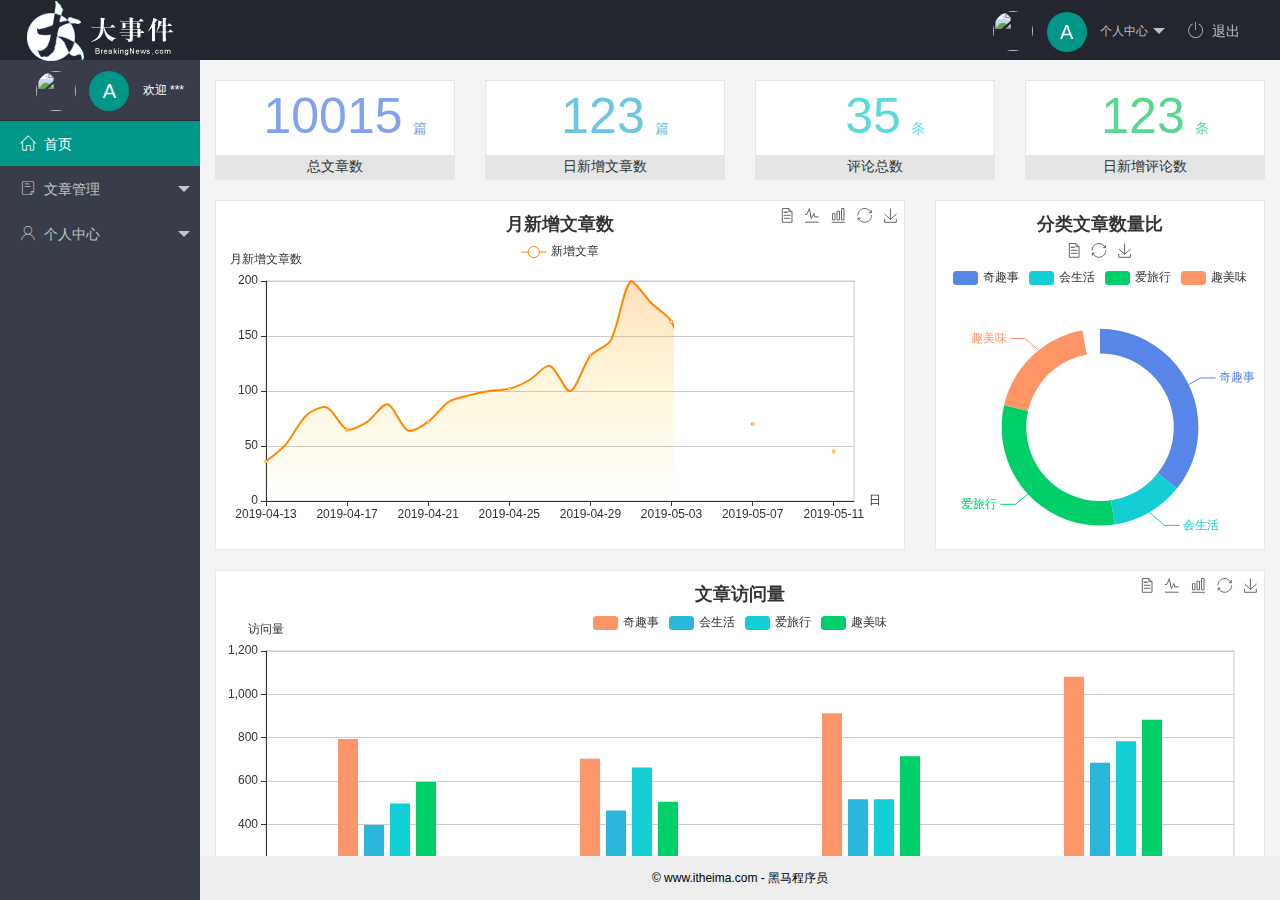
==== commit 6fe58a8e: "完成了登陆和注册的开发" ====
--- a/index.html
+++ b/index.html
@@ -3,7 +3,7 @@
   <head>
     <meta charset="UTF-8" />
     <meta name="viewport" content="width=device-width, initial-scale=1.0" />
-    <title>后台主页</title>
+    <title>测试后台主页</title>
     <!-- 导入 layui 的样式表 -->
     <link rel="stylesheet" href="/assets/lib/layui/css/layui.css" />
     <!-- 导入第三方图标库 -->
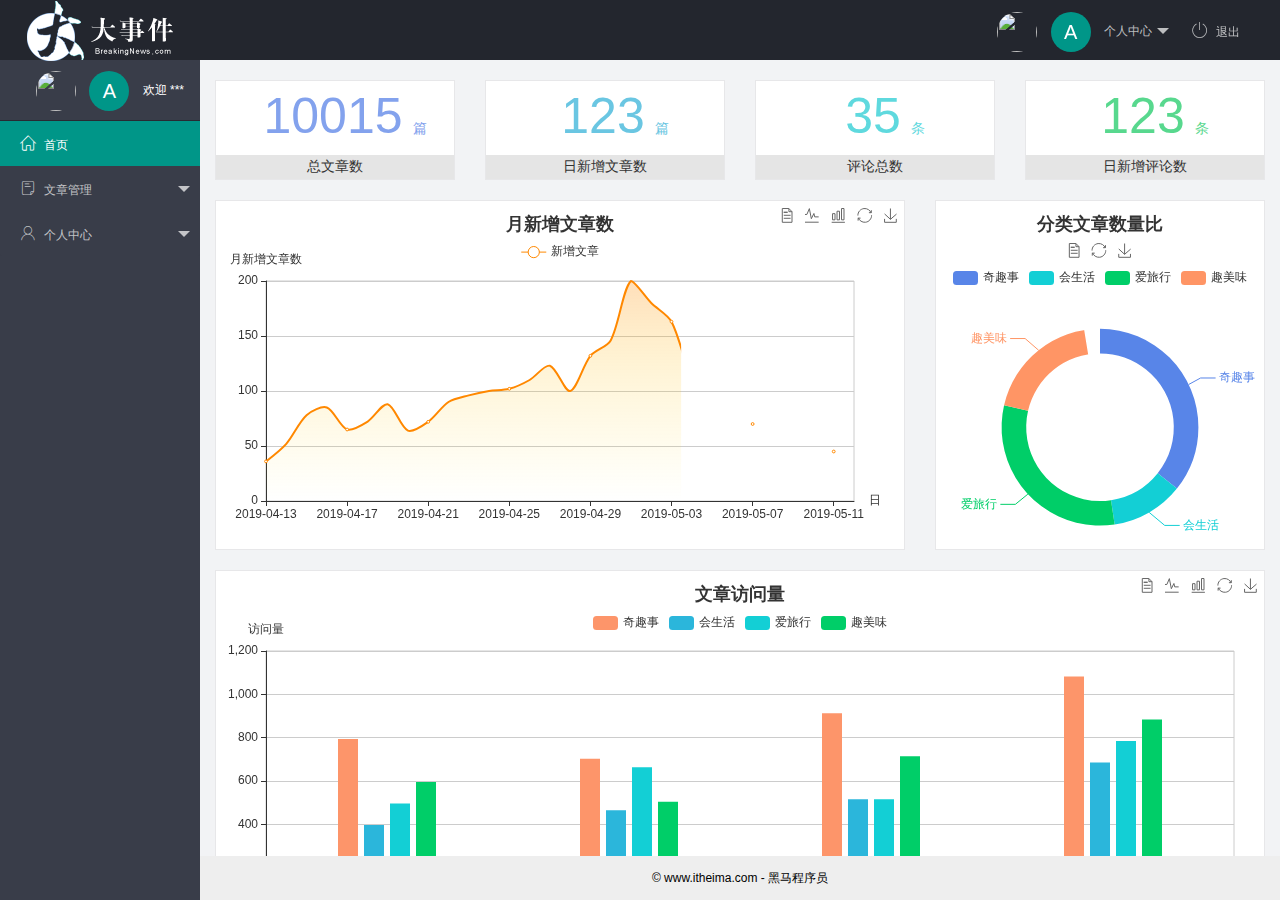
==== commit d48c018c: "完成了主页功能的开发" ====
--- a/index.html
+++ b/index.html
@@ -5,23 +5,24 @@
     <meta name="viewport" content="width=device-width, initial-scale=1.0" />
     <title>测试后台主页</title>
     <!-- 导入 layui 的样式表 -->
-    <link rel="stylesheet" href="/assets/lib/layui/css/layui.css" />
+    <link rel="stylesheet" href="assets/lib/layui/css/layui.css" />
     <!-- 导入第三方图标库 -->
-    <link rel="stylesheet" href="/assets/fonts/iconfont.css" />
+    <link rel="stylesheet" href="assets/fonts/iconfont.css">
     <!-- 导入自己的样式表 -->
-    <link rel="stylesheet" href="/assets/css/index.css" />
+    <link rel="stylesheet" href="assets/css/index.css">
   </head>
   <body class="layui-layout-body">
     <div class="layui-layout layui-layout-admin">
       <div class="layui-header">
         <div class="layui-logo">
-          <img src="/assets/images/logo.png" alt="" />
+          <img src="assets/images/logo.png" alt="">
         </div>
         <!-- 头部区域（可配合layui已有的水平导航） -->
         <ul class="layui-nav layui-layout-right">
+          
           <li class="layui-nav-item">
             <a href="javascript:;" class="userinfo">
-              <img src="http://t.cn/RCzsdCq" class="layui-nav-img" />
+              <img src="" class="layui-nav-img">
               <span class="text-avatar">A</span>
               个人中心
             </a>
@@ -31,67 +32,59 @@
               <dd><a href="">重置密码</a></dd>
             </dl>
           </li>
-          <li class="layui-nav-item">
-            <a href=""><span class="iconfont icon-tuichu"></span>退出</a>
-          </li>
+          <li class="layui-nav-item"><a href="javascript:;" id="btnget"><span class="iconfont">&#xe865;</span>退出</a></li>
         </ul>
       </div>
-
       <div class="layui-side layui-bg-black">
         <div class="layui-side-scroll">
           <div class="userinfo">
-            <img src="http://t.cn/RCzsdCq" class="layui-nav-img" />
+            <img src="" class="layui-nav-img">
             <span class="text-avatar">A</span>
-            <span id="welcome">欢迎 ***</span>
+            <span id="welcome">欢迎 ***  </span>
           </div>
           <!-- 左侧导航区域（可配合layui已有的垂直导航） -->
-          <ul class="layui-nav layui-nav-tree" lay-shrink="all">
+          <ul class="layui-nav layui-nav-tree"   lay-shrink="all">
+            
             <li class="layui-nav-item layui-this">
-              <a href="/home/dashboard.html" target="fm"><span class="iconfont icon-home"></span>首页</a>
-            </li>
-            <li class="layui-nav-item">
-              <a class="" href="javascript:;"><span class="iconfont icon-16"></span>文章管理</a>
+              <a href="home/dashboard.html" target="fm"><span class="iconfont icon-home"></span>首页</a>
+            <li class="layui-nav-item ">
+              <a class="" href="javascript:;"><span class="iconfont">&#xe615;</span>文章管理</a>
               <dl class="layui-nav-child">
-                <dd>
-                  <a href="javascript:;"><i class="layui-icon layui-icon-app"></i>文章类别</a>
-                </dd>
-                <dd>
-                  <a href="javascript:;"><i class="layui-icon layui-icon-app"></i>文章列表</a>
-                </dd>
-                <dd>
-                  <a href="javascript:;"><i class="layui-icon layui-icon-app"></i>发布文章</a>
-                </dd>
+                <dd><a href="javascript:;"><i class="layui-icon layui-icon-app"></i>  文章类别</a></dd>
+                <dd><a href="javascript:;"><i class="layui-icon layui-icon-app"></i>  文章列表</a></dd>
+                <dd><a href="javascript:;"><i class="layui-icon layui-icon-app"></i>   发表文章</a></dd>
               </dl>
             </li>
             <li class="layui-nav-item">
-              <a href="javascript:;"><span class="iconfont icon-user"></span>个人中心</a>
+              <a href="javascript:;"><span class="iconfont">&#xe614;</span>个人中心</a>
               <dl class="layui-nav-child">
-                <dd>
-                  <a href="javascript:;"><i class="layui-icon layui-icon-app"></i>基本资料</a>
-                </dd>
-                <dd>
-                  <a href="javascript:;"><i class="layui-icon layui-icon-app"></i>更换头像</a>
-                </dd>
-                <dd>
-                  <a href="javascript:;"><i class="layui-icon layui-icon-app"></i>重置密码</a>
-                </dd>
+                <dd><a href="javascript:;"><i class="layui-icon layui-icon-face-smile"></i>  基本资料</a></dd>
+                <dd><a href="javascript:;"><i class="layui-icon layui-icon-face-smile"></i>  更换头像</a></dd>
+                <dd><a href="javascript:;"><i class="layui-icon layui-icon-face-smile"></i>   重置密码</a></dd>
               </dl>
             </li>
           </ul>
         </div>
       </div>
-
+      
       <div class="layui-body">
         <!-- 内容主体区域 -->
-        <iframe name="fm" src="/home/dashboard.html" frameborder="0"></iframe>
+        <iframe name="fm" src="home/dashboard.html" frameborder="0"></iframe>
       </div>
-
+      
       <div class="layui-footer">
         <!-- 底部固定区域 -->
         © www.itheima.com - 黑马程序员
       </div>
-    </div>
-    <!-- 导入 layui 的JS文件 -->
-    <script src="/assets/lib/layui/layui.all.js"></script>
-  </body>
+    </div> 
+
+    <!-- 导入layui的js文件 -->
+    <script src="assets/lib/layui/layui.all.js"></script>
+    <!-- 导入jQuery文件 -->
+    <script src="assets/lib/jquery.js"></script>
+    <!-- 导入自己封装的baseAPI文件 -->
+    <script src="assets/js/baseAPI.js"></script>
+    <!-- 导入自己的js文件 -->
+    <script src="assets/js/index.js"></script>
+    </body>
 </html>
--- a/assets/css/index.css
+++ b/assets/css/index.css
@@ -56,3 +56,7 @@
   top: 4px;
   margin-right: 10px;
 }
+
+.layui-nav-item a {
+  font-size: 12px;
+}
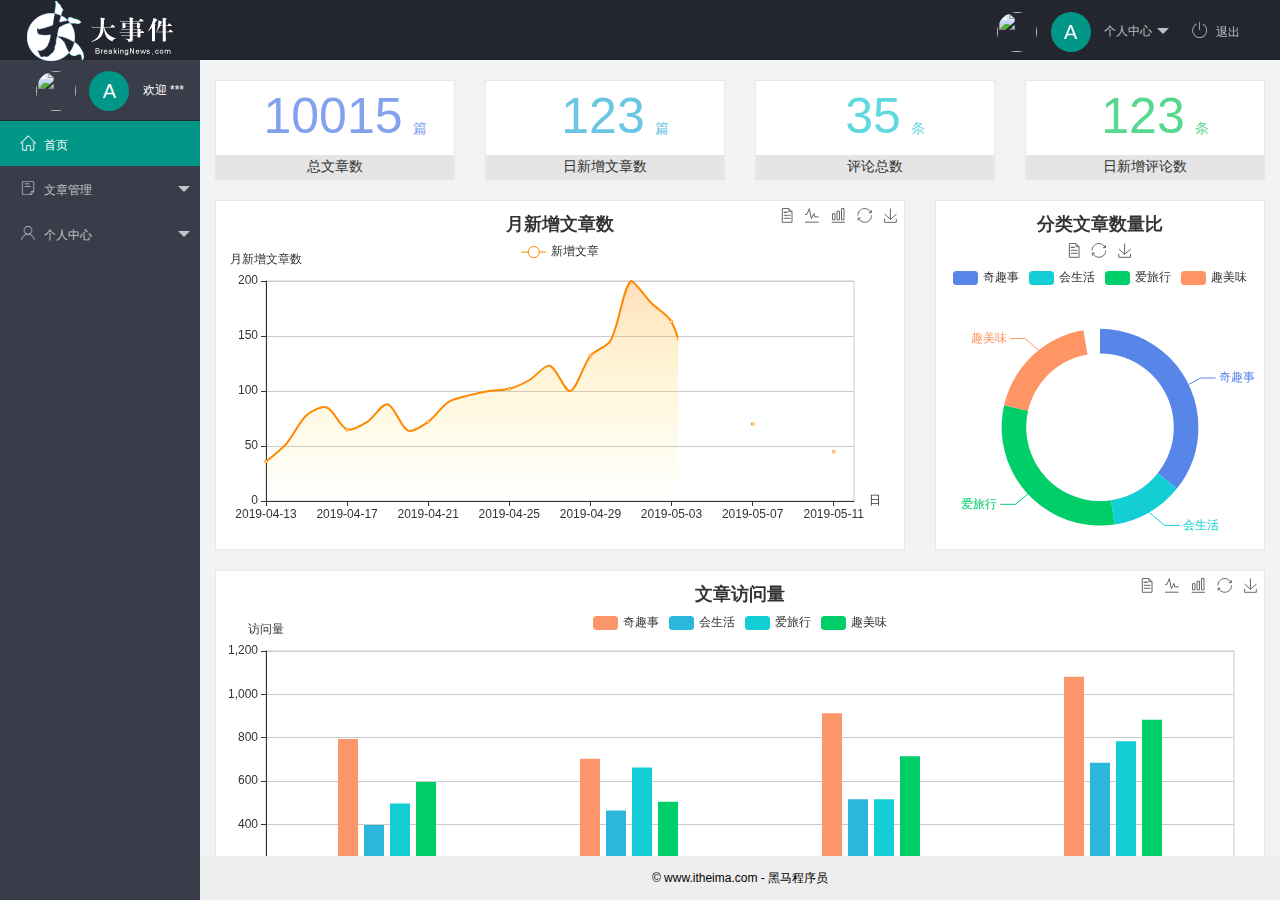
==== commit 7778e2e7: "完成个人中心的开发" ====
--- a/index.html
+++ b/index.html
@@ -27,9 +27,9 @@
               个人中心
             </a>
             <dl class="layui-nav-child">
-              <dd><a href="">基本资料</a></dd>
-              <dd><a href="">更换头像</a></dd>
-              <dd><a href="">重置密码</a></dd>
+              <dd><a href="user/user_info.html" target="fm">基本资料</a></dd>
+              <dd><a href="user/user_avatar.html" target="fm">更换头像</a></dd>
+              <dd><a href="user/user_pwd.html" target="fm">重置密码</a></dd>
             </dl>
           </li>
           <li class="layui-nav-item"><a href="javascript:;" id="btnget"><span class="iconfont">&#xe865;</span>退出</a></li>
@@ -58,9 +58,9 @@
             <li class="layui-nav-item">
               <a href="javascript:;"><span class="iconfont">&#xe614;</span>个人中心</a>
               <dl class="layui-nav-child">
-                <dd><a href="javascript:;"><i class="layui-icon layui-icon-face-smile"></i>  基本资料</a></dd>
-                <dd><a href="javascript:;"><i class="layui-icon layui-icon-face-smile"></i>  更换头像</a></dd>
-                <dd><a href="javascript:;"><i class="layui-icon layui-icon-face-smile"></i>   重置密码</a></dd>
+                <dd><a href="user/user_info.html" target="fm"><i class="layui-icon layui-icon-face-smile"></i>  基本资料</a></dd>
+                <dd><a href="user/user_avatar.html" target="fm"><i class="layui-icon layui-icon-face-smile"></i>  更换头像</a></dd>
+                <dd><a href="user/user_pwd.html" target="fm"><i class="layui-icon layui-icon-face-smile"></i>   重置密码</a></dd>
               </dl>
             </li>
           </ul>
